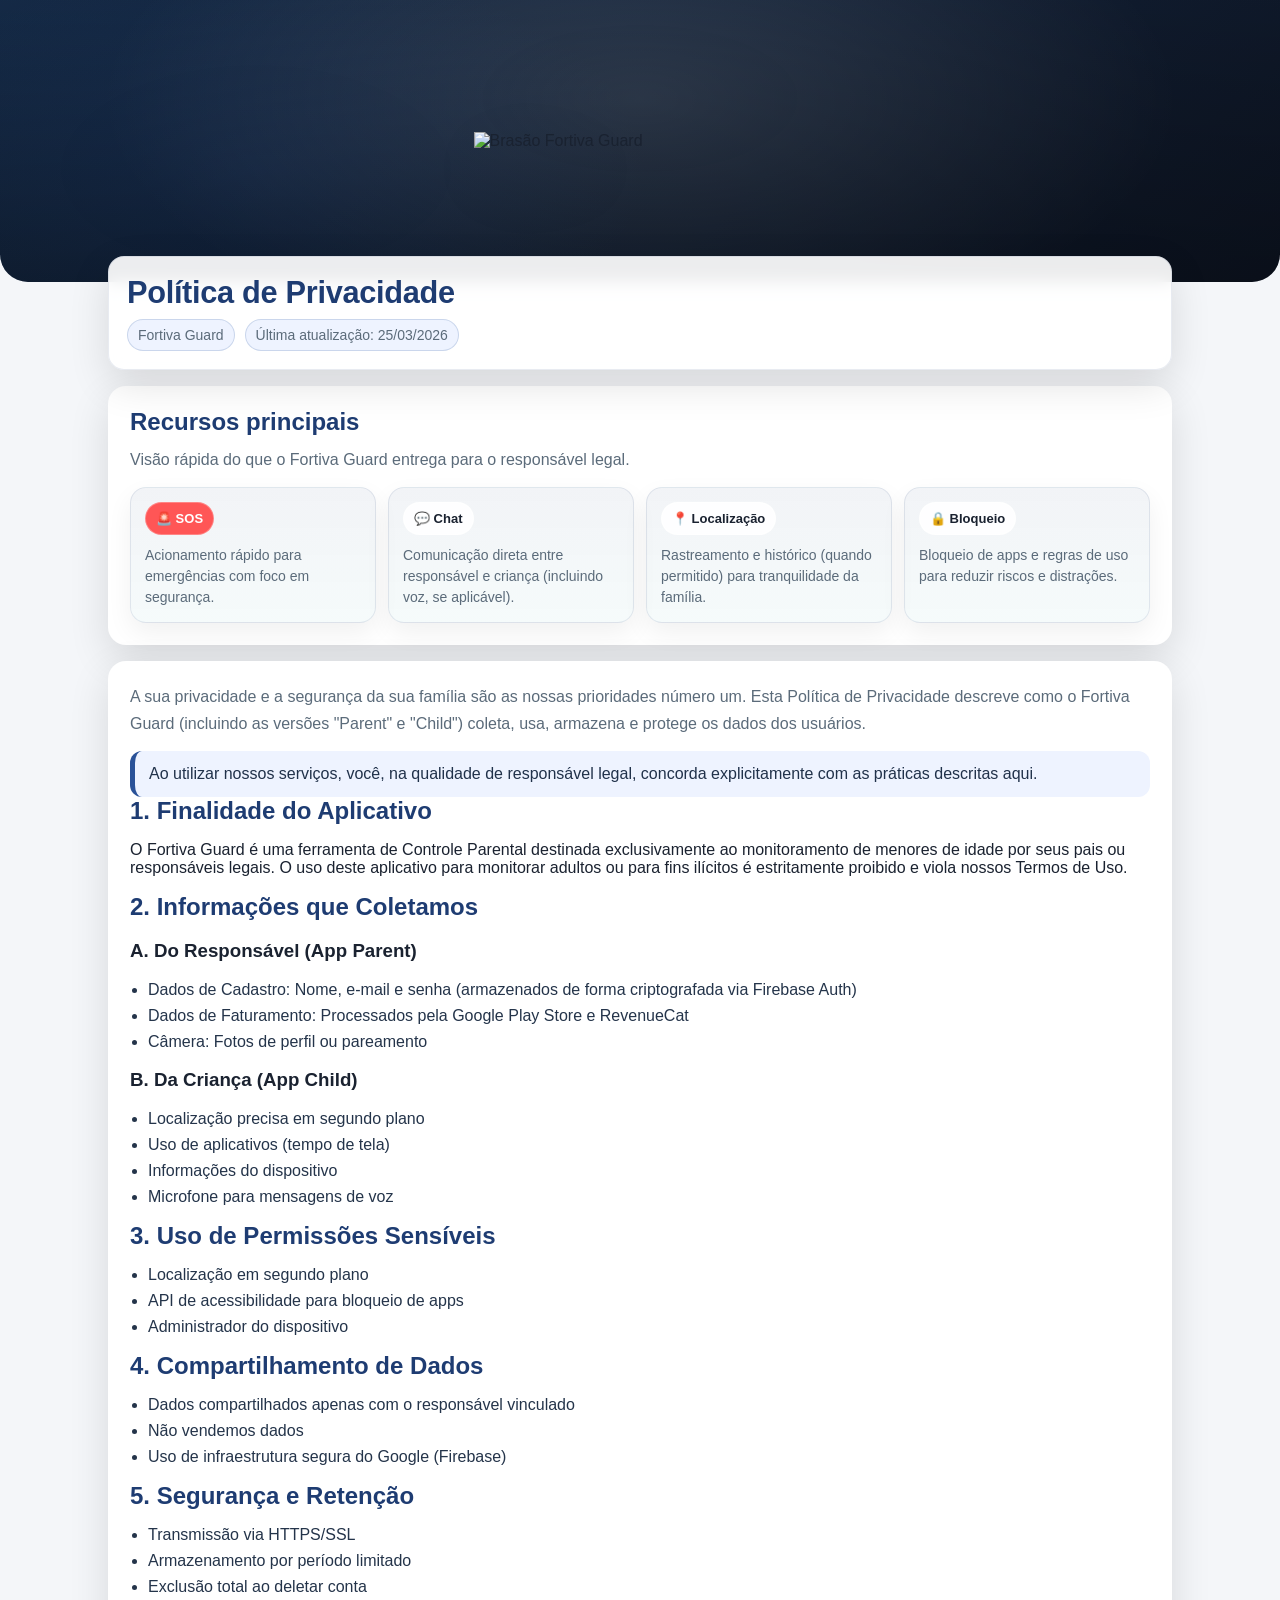
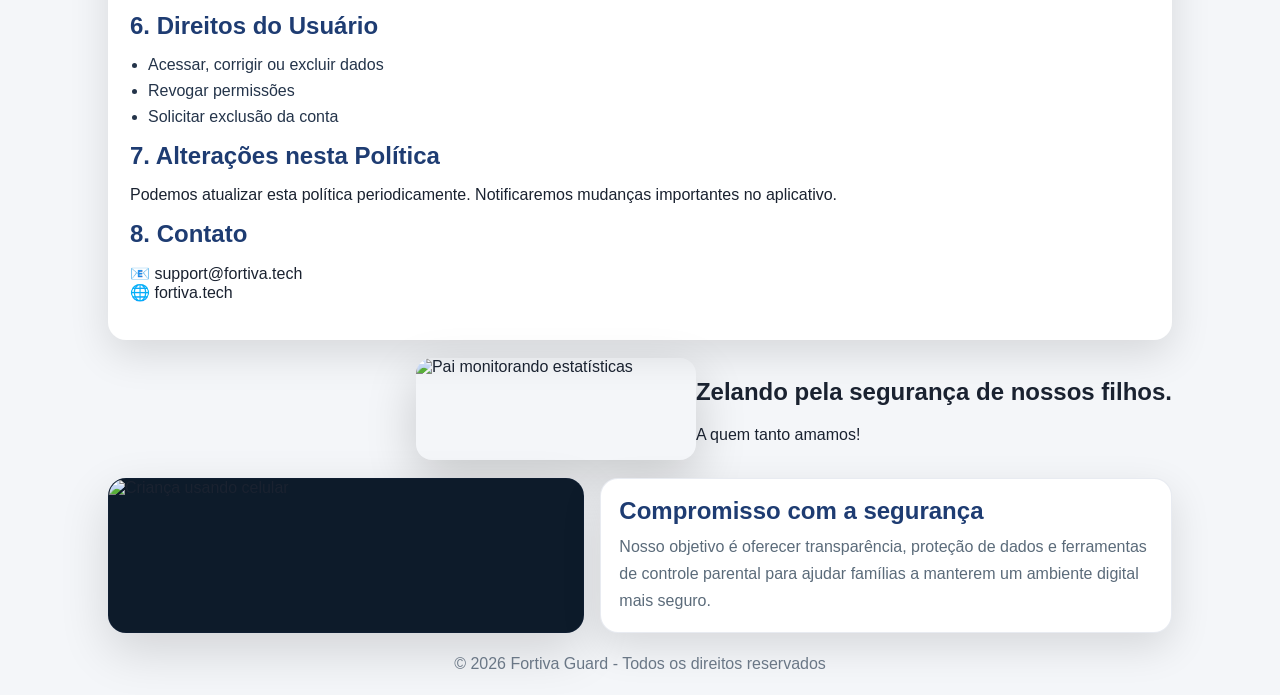
==== index.html @ 09f10a53 "Update index.html" ====
<!DOCTYPE html>
<html lang="pt-BR">
<head>
<meta charset="UTF-8" />
<title>Política de Privacidade - Fortiva Guard</title>
<meta name="viewport" content="width=device-width, initial-scale=1.0" />

<style>
:root{
  --bg:#f4f6f9;
  --card:#ffffff;
  --text:#1a2230;
  --muted:#5b6b7a;
  --brand1:#1e3c72;
  --brand2:#2a5298;
  --danger:#ff4d4d;
  --shadow: 0 14px 40px rgba(0,0,0,.12);
  --radius: 18px;
}

*{ box-sizing:border-box; }
body{
  margin:0;
  font-family:"Segoe UI", Arial, sans-serif;
  background: var(--bg);
  color: var(--text);
}

/* ========= HEADER (só o brasão) ========= */
.hero{
  position: relative;
  width: 100%;
  height: clamp(210px, 22vw, 320px);
  background:
    radial-gradient(900px 420px at 50% 35%, rgba(255,255,255,.14), transparent 60%),
    radial-gradient(600px 320px at 20% 60%, rgba(42,82,152,.20), transparent 65%),
    linear-gradient(135deg, rgba(18,42,74,.98), rgba(10,18,34,.98));
  border-bottom-left-radius: 28px;
  border-bottom-right-radius: 28px;
  overflow: hidden;
}

.hero::after{
  content:"";
  position:absolute;
  inset:0;
  background: linear-gradient(to bottom, rgba(0,0,0,.10), rgba(0,0,0,.35));
  pointer-events:none;
}

/* Brasão MAIOR e proporcional */
.hero-crest{
  position:absolute;
  inset: 0;
  display:flex;
  align-items:center;
  justify-content:center;
  z-index: 2;
}

.hero-crest img{
  width: clamp(220px, 26vw, 420px); /* aumentei */
  height: auto;
  display:block;
  object-fit: contain;
  filter: drop-shadow(0 28px 60px rgba(0,0,0,.45));
  opacity: .98;
}

/* ========= CONTEÚDO ========= */
.container{
  max-width: 1100px;
  margin: 0 auto;
  padding: 0 18px;
}

/* TÍTULO FORA DO HEADER */
.hero-title{
  margin-top: -26px;
  background: rgba(255,255,255,.92);
  border: 1px solid rgba(30,60,114,.10);
  border-radius: 16px;
  box-shadow: var(--shadow);
  padding: 18px 18px;
  backdrop-filter: blur(8px);
  -webkit-backdrop-filter: blur(8px);
}

.hero-title h1{
  margin: 0;
  color: var(--brand1);
  font-size: clamp(24px, 2.4vw, 34px);
  letter-spacing: -0.3px;
}

.hero-title .meta{
  margin-top: 8px;
  color: var(--muted);
  display:flex;
  gap: 10px;
  flex-wrap: wrap;
  font-size: 14px;
}

.pill{
  padding: 7px 10px;
  border-radius: 999px;
  background: #eef3ff;
  border: 1px solid rgba(42,82,152,.18);
}

/* SEÇÕES */
.section{
  background: var(--card);
  border-radius: var(--radius);
  box-shadow: var(--shadow);
  padding: 22px;
  margin-top: 16px;
}

.section h2{
  margin: 0 0 10px;
  color: var(--brand1);
}

.lead{
  margin: 0 0 14px;
  color: var(--muted);
  line-height: 1.7;
}

.highlight{
  background: #eef3ff;
  padding: 14px;
  border-left: 5px solid var(--brand2);
  border-radius: 12px;
  color: #20314a;
}

ul{ padding-left: 18px; }
li{ margin: 8px 0; color: #24344a; }

/* CARDS DE RECURSOS */
.feature-grid{
  display:grid;
  grid-template-columns: repeat(4, minmax(0, 1fr));
  gap: 12px;
  margin-top: 14px;
}

.feature{
  border-radius: 16px;
  padding: 14px;
  border: 1px solid rgba(30,60,114,.10);
  background: linear-gradient(180deg, rgba(30,60,114,.06), rgba(10,147,150,.04));
  box-shadow: 0 10px 26px rgba(0,0,0,.06);
}

.feature .tag{
  display:inline-flex;
  align-items:center;
  gap:8px;
  padding: 8px 10px;
  border-radius: 999px;
  font-weight: 800;
  font-size: 13px;
  background: rgba(255,255,255,.90);
  border: 1px solid rgba(255,255,255,.70);
}

.tag-danger{
  background: rgba(255,77,77,.95) !important;
  border-color: rgba(255,255,255,.28) !important;
  color:#fff;
}

.feature p{
  margin: 10px 0 0;
  color: var(--muted);
  font-size: 14px;
  line-height: 1.5;
}

/* ========= RODAPÉ COM FOTO DO MENINO (lado esquerdo) ========= */
.bottom-hero{
  margin-top: 18px;
  display:grid;
  grid-template-columns: 1fr 1.2fr;
  gap: 16px;
  align-items: stretch;
}

.kid-card{
  border-radius: 18px;
  overflow:hidden;
  box-shadow: 0 18px 50px rgba(0,0,0,.14);
  border: 1px solid rgba(30,60,114,.10);
  background: #0d1b2a;
}

.kid-card img{
  width:100%;
  height: 100%;
  max-height: 360px;
  object-fit: cover;
  object-position: center 35%;
  display:block;
}

.bottom-note{
  background: var(--card);
  border-radius: 18px;
  box-shadow: var(--shadow);
  padding: 18px;
  border: 1px solid rgba(30,60,114,.10);
}

.bottom-note h2{
  margin: 0 0 8px;
  color: var(--brand1);
}

.bottom-note p{
  margin: 0;
  color: var(--muted);
  line-height: 1.7;
}

/* IMAGEM DO PAI */
.father-section{
  display:flex;
  justify-content:flex-end;
  margin-top: 18px;
}

.father-img{
  width: min(280px, 90%);
  border-radius: 16px;
  box-shadow: 0 18px 50px rgba(0,0,0,.18);
}

/* FOOTER */
footer{
  text-align:center;
  padding: 22px 18px;
  color: #6a7786;
}

/* RESPONSIVO */
@media (max-width: 920px){
  .feature-grid{ grid-template-columns: repeat(2, minmax(0, 1fr)); }
  .father-section{ justify-content:center; }
  .bottom-hero{ grid-template-columns: 1fr; }
}

@media (max-width: 520px){
  .feature-grid{ grid-template-columns: 1fr; }
  .kid-card img{ max-height: 280px; }
}
</style>
</head>

<body>

<header class="hero">
  <div class="hero-crest">
    <img src="https://project-files.picsart.com/project_files/05994a62-886b-4dee-88cc-9167a17dcbdc.png" alt="Brasão Fortiva Guard" />
  </div>
</header>

<main class="container">

  <section class="hero-title">
    <h1>Política de Privacidade</h1>
    <div class="meta">
      <span class="pill">Fortiva Guard</span>
      <span class="pill">Última atualização: 25/03/2026</span>
    </div>
  </section>

  <section class="section">
    <h2>Recursos principais</h2>
    <p class="lead">Visão rápida do que o Fortiva Guard entrega para o responsável legal.</p>

    <div class="feature-grid">
      <div class="feature">
        <div class="tag tag-danger">🚨 SOS</div>
        <p>Acionamento rápido para emergências com foco em segurança.</p>
      </div>
      <div class="feature">
        <div class="tag">💬 Chat</div>
        <p>Comunicação direta entre responsável e criança (incluindo voz, se aplicável).</p>
      </div>
      <div class="feature">
        <div class="tag">📍 Localização</div>
        <p>Rastreamento e histórico (quando permitido) para tranquilidade da família.</p>
      </div>
      <div class="feature">
        <div class="tag">🔒 Bloqueio</div>
        <p>Bloqueio de apps e regras de uso para reduzir riscos e distrações.</p>
      </div>
    </div>
  </section>

  <section class="section">
    <p class="lead">
      A sua privacidade e a segurança da sua família são as nossas prioridades número um.
      Esta Política de Privacidade descreve como o Fortiva Guard (incluindo as versões "Parent" e "Child")
      coleta, usa, armazena e protege os dados dos usuários.
    </p>

    <div class="highlight">
      Ao utilizar nossos serviços, você, na qualidade de responsável legal, concorda explicitamente com as práticas descritas aqui.
    </div>

    <h2>1. Finalidade do Aplicativo</h2>
    <p>
      O Fortiva Guard é uma ferramenta de Controle Parental destinada exclusivamente ao monitoramento de menores de idade por seus pais ou responsáveis legais.
      O uso deste aplicativo para monitorar adultos ou para fins ilícitos é estritamente proibido e viola nossos Termos de Uso.
    </p>

    <h2>2. Informações que Coletamos</h2>

    <h3>A. Do Responsável (App Parent)</h3>
    <ul>
      <li>Dados de Cadastro: Nome, e-mail e senha (armazenados de forma criptografada via Firebase Auth)</li>
      <li>Dados de Faturamento: Processados pela Google Play Store e RevenueCat</li>
      <li>Câmera: Fotos de perfil ou pareamento</li>
    </ul>

    <h3>B. Da Criança (App Child)</h3>
    <ul>
      <li>Localização precisa em segundo plano</li>
      <li>Uso de aplicativos (tempo de tela)</li>
      <li>Informações do dispositivo</li>
      <li>Microfone para mensagens de voz</li>
    </ul>

    <h2>3. Uso de Permissões Sensíveis</h2>
    <ul>
      <li>Localização em segundo plano</li>
      <li>API de acessibilidade para bloqueio de apps</li>
      <li>Administrador do dispositivo</li>
    </ul>

    <h2>4. Compartilhamento de Dados</h2>
    <ul>
      <li>Dados compartilhados apenas com o responsável vinculado</li>
      <li>Não vendemos dados</li>
      <li>Uso de infraestrutura segura do Google (Firebase)</li>
    </ul>

    <h2>5. Segurança e Retenção</h2>
    <ul>
      <li>Transmissão via HTTPS/SSL</li>
      <li>Armazenamento por período limitado</li>
      <li>Exclusão total ao deletar conta</li>
    </ul>

    <h2>6. Direitos do Usuário</h2>
    <ul>
      <li>Acessar, corrigir ou excluir dados</li>
      <li>Revogar permissões</li>
      <li>Solicitar exclusão da conta</li>
    </ul>

    <h2>7. Alterações nesta Política</h2>
    <p>Podemos atualizar esta política periodicamente. Notificaremos mudanças importantes no aplicativo.</p>

    <h2>8. Contato</h2>
    <p>
      📧 support@fortiva.tech<br />
      🌐 fortiva.tech
    </p>
  </section>

  <section class="father-section">
      <img src="https://i.imgur.com/EOmkxJn.png" class="father-img" alt="Pai monitorando estatísticas" />
 
    <div class="botton-hero">
    <h2>Zelando pela segurança de nossos filhos.</h2>
      <p>
      A quem tanto amamos!
      </p>
    </div>
  </section>

  <!-- FOTO DO MENINO NA PARTE INFERIOR (esquerda) -->
  <section class="bottom-hero">
    <div class="kid-card">
      <img src="https://i.imgur.com/K9EmMAn.png" alt="Criança usando celular" />
    </div>

    <div class="bottom-note">
      <h2>Compromisso com a segurança</h2>
      <p>
        Nosso objetivo é oferecer transparência, proteção de dados e ferramentas de controle parental para ajudar famílias
        a manterem um ambiente digital mais seguro.
      </p>
    </div>
  </section>

</main>

<footer>
  © 2026 Fortiva Guard - Todos os direitos reservados
</footer>

</body>
</html>
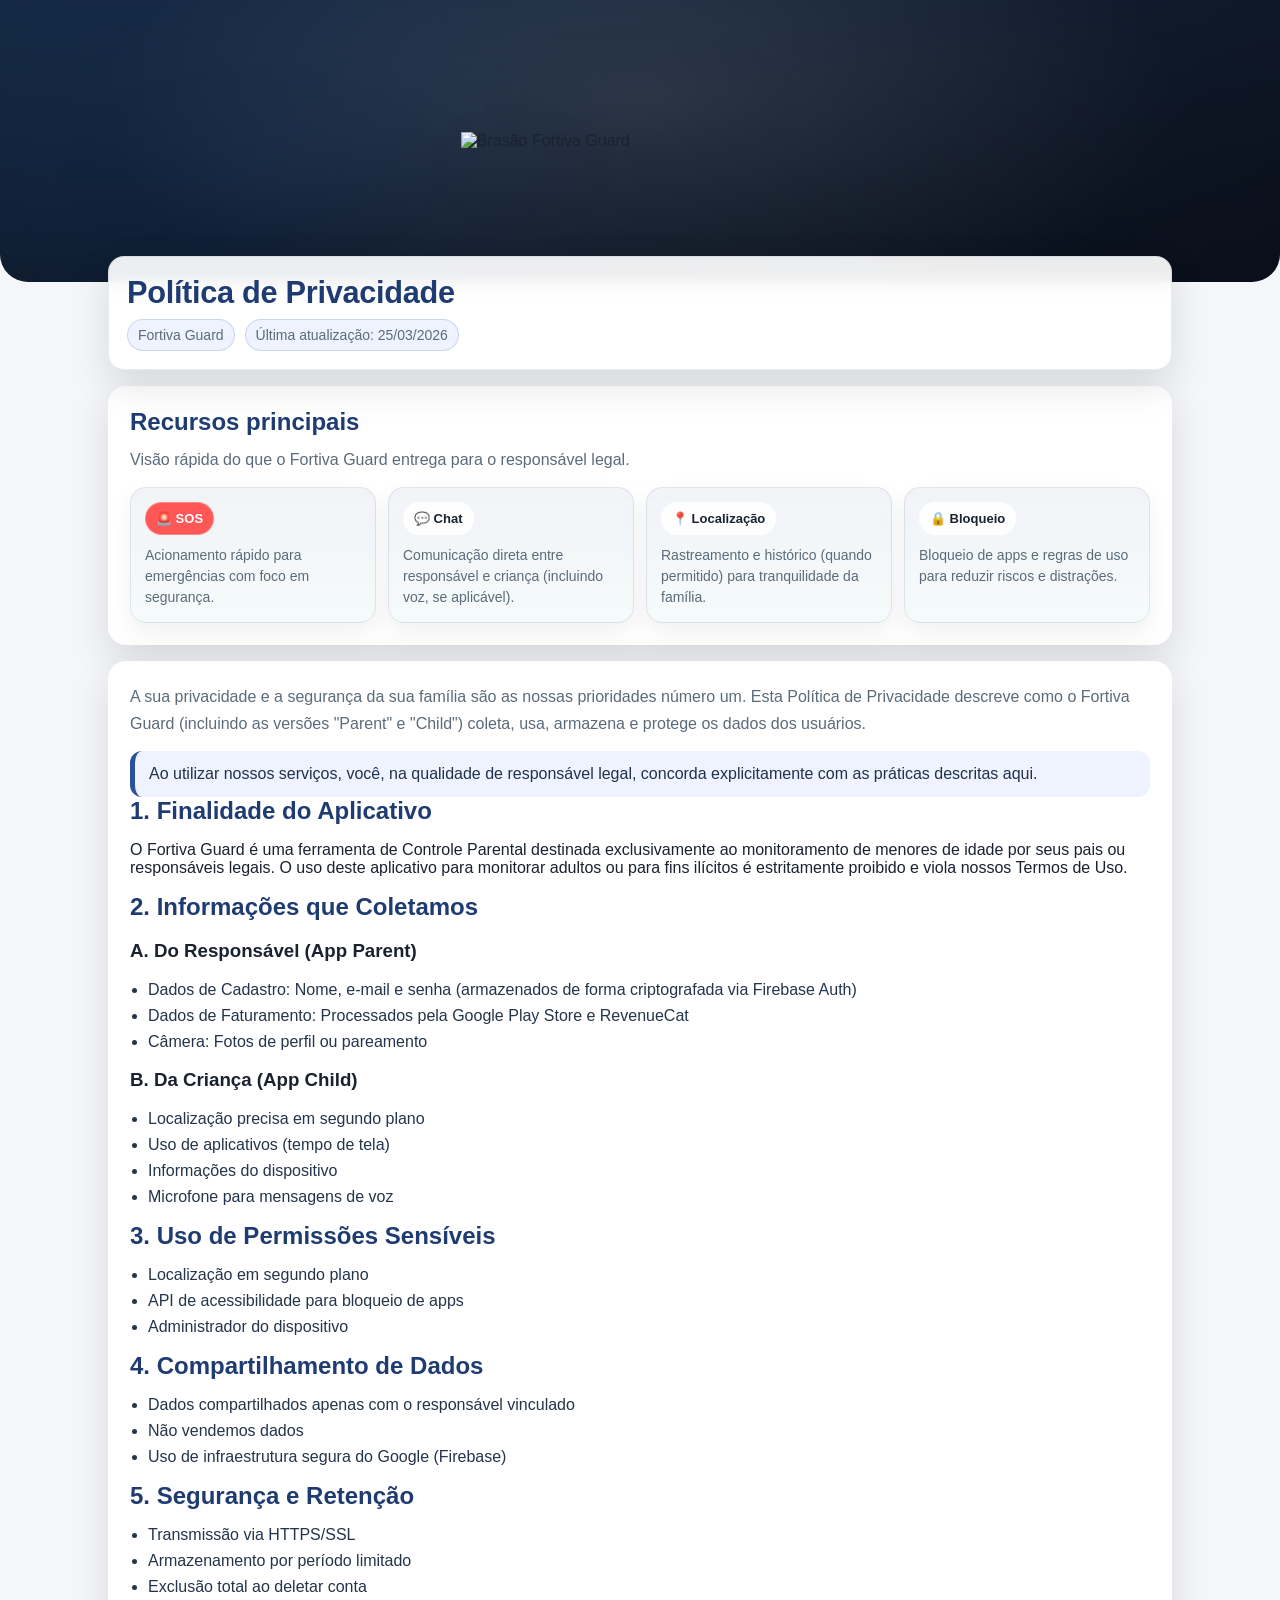
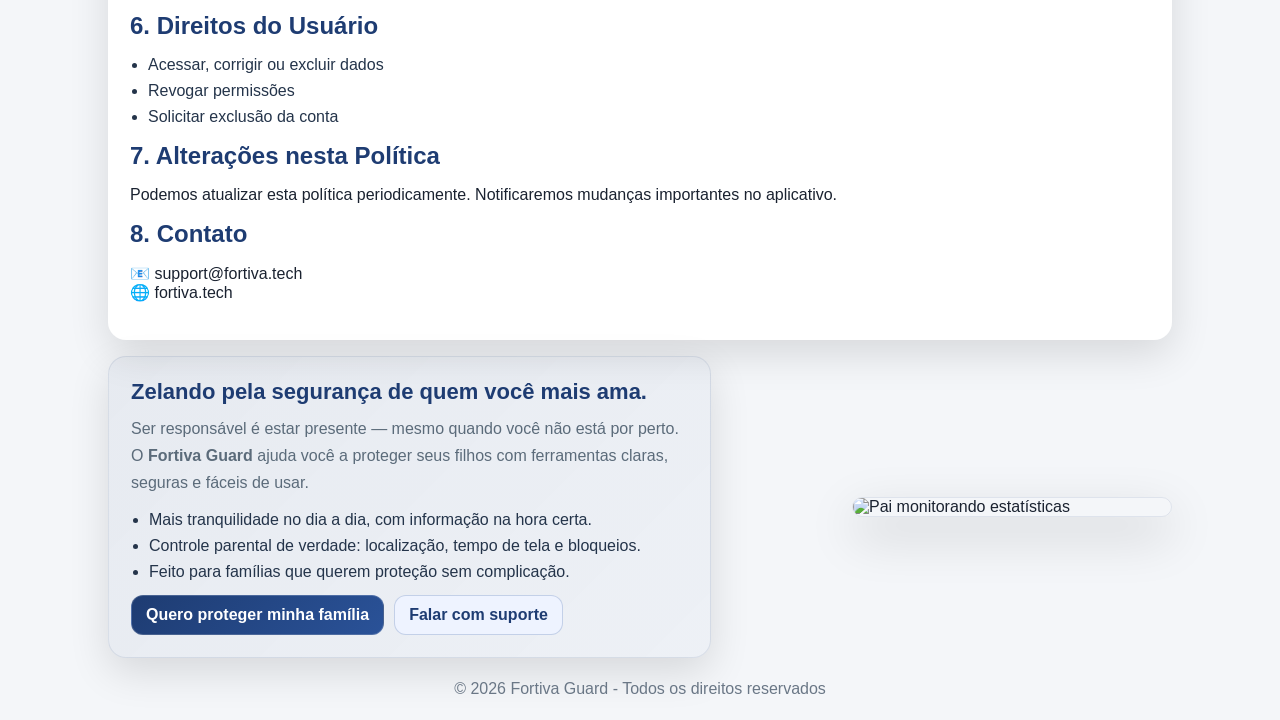
==== commit 34b44735: "Refactor hero section and add CTA block Updated layout and styles for the hero section and CTA block" ====
--- a/index.html
+++ b/index.html
@@ -48,7 +48,6 @@
   pointer-events:none;
 }
 
-/* Brasão MAIOR e proporcional */
 .hero-crest{
   position:absolute;
   inset: 0;
@@ -59,7 +58,7 @@
 }
 
 .hero-crest img{
-  width: clamp(220px, 26vw, 420px); /* aumentei */
+  width: clamp(240px, 28vw, 460px);
   height: auto;
   display:block;
   object-fit: contain;
@@ -74,7 +73,6 @@
   padding: 0 18px;
 }
 
-/* TÍTULO FORA DO HEADER */
 .hero-title{
   margin-top: -26px;
   background: rgba(255,255,255,.92);
@@ -109,7 +107,6 @@
   border: 1px solid rgba(42,82,152,.18);
 }
 
-/* SEÇÕES */
 .section{
   background: var(--card);
   border-radius: var(--radius);
@@ -181,62 +178,81 @@
   line-height: 1.5;
 }
 
-/* ========= RODAPÉ COM FOTO DO MENINO (lado esquerdo) ========= */
-.bottom-hero{
-  margin-top: 18px;
+/* ========= BLOCO APELO (texto à esquerda, pai à direita) ========= */
+.cta{
+  margin-top: 16px;
   display:grid;
-  grid-template-columns: 1fr 1.2fr;
+  grid-template-columns: 1.15fr .85fr;
   gap: 16px;
-  align-items: stretch;
-}
-
-.kid-card{
-  border-radius: 18px;
-  overflow:hidden;
-  box-shadow: 0 18px 50px rgba(0,0,0,.14);
+  align-items: center;
+}
+
+.cta-text{
+  background: linear-gradient(135deg, rgba(30,60,114,.06), rgba(42,82,152,.03));
   border: 1px solid rgba(30,60,114,.10);
-  background: #0d1b2a;
-}
-
-.kid-card img{
-  width:100%;
-  height: 100%;
-  max-height: 360px;
-  object-fit: cover;
-  object-position: center 35%;
-  display:block;
-}
-
-.bottom-note{
-  background: var(--card);
   border-radius: 18px;
   box-shadow: var(--shadow);
-  padding: 18px;
-  border: 1px solid rgba(30,60,114,.10);
-}
-
-.bottom-note h2{
-  margin: 0 0 8px;
+  padding: 22px;
+}
+
+.cta-text h2{
+  margin: 0 0 10px;
   color: var(--brand1);
-}
-
-.bottom-note p{
-  margin: 0;
+  font-size: 22px;
+}
+
+.cta-text p{
+  margin: 0 0 14px;
   color: var(--muted);
   line-height: 1.7;
 }
 
-/* IMAGEM DO PAI */
-.father-section{
+.cta-points{
+  margin: 0;
+  padding-left: 18px;
+  color: #24344a;
+}
+
+.cta-points li{ margin: 8px 0; }
+
+.cta-actions{
+  margin-top: 14px;
+  display:flex;
+  gap: 10px;
+  flex-wrap: wrap;
+}
+
+.btn{
+  display:inline-flex;
+  align-items:center;
+  justify-content:center;
+  gap: 8px;
+  padding: 10px 14px;
+  border-radius: 12px;
+  border: 1px solid rgba(42,82,152,.22);
+  background: #eef3ff;
+  color: #1e3c72;
+  font-weight: 800;
+  text-decoration:none;
+}
+
+.btn-primary{
+  background: linear-gradient(135deg, var(--brand1), var(--brand2));
+  border-color: rgba(255,255,255,.18);
+  color:#fff;
+}
+
+.cta-image{
   display:flex;
   justify-content:flex-end;
-  margin-top: 18px;
-}
-
-.father-img{
-  width: min(280px, 90%);
-  border-radius: 16px;
+}
+
+.cta-image img{
+  width: min(320px, 100%);
+  height:auto;
+  border-radius: 18px;
   box-shadow: 0 18px 50px rgba(0,0,0,.18);
+  border: 1px solid rgba(30,60,114,.10);
 }
 
 /* FOOTER */
@@ -249,13 +265,12 @@
 /* RESPONSIVO */
 @media (max-width: 920px){
   .feature-grid{ grid-template-columns: repeat(2, minmax(0, 1fr)); }
-  .father-section{ justify-content:center; }
-  .bottom-hero{ grid-template-columns: 1fr; }
+  .cta{ grid-template-columns: 1fr; }
+  .cta-image{ justify-content:center; }
 }
 
 @media (max-width: 520px){
   .feature-grid{ grid-template-columns: 1fr; }
-  .kid-card img{ max-height: 280px; }
 }
 </style>
 </head>
@@ -374,29 +389,27 @@
     </p>
   </section>
 
-  <section class="father-section">
-      <img src="https://i.imgur.com/EOmkxJn.png" class="father-img" alt="Pai monitorando estatísticas" />
- 
-    <div class="botton-hero">
-    <h2>Zelando pela segurança de nossos filhos.</h2>
+  <!-- BLOCO DE APELO + PAI À DIREITA -->
+  <section class="cta">
+    <div class="cta-text">
+      <h2>Zelando pela segurança de quem você mais ama.</h2>
       <p>
-      A quem tanto amamos!
+        Ser responsável é estar presente — mesmo quando você não está por perto.
+        O <strong>Fortiva Guard</strong> ajuda você a proteger seus filhos com ferramentas claras, seguras e fáceis de usar.
       </p>
+      <ul class="cta-points">
+        <li>Mais tranquilidade no dia a dia, com informação na hora certa.</li>
+        <li>Controle parental de verdade: localização, tempo de tela e bloqueios.</li>
+        <li>Feito para famílias que querem proteção sem complicação.</li>
+      </ul>
+      <div class="cta-actions">
+        <a class="btn btn-primary" href="https://fortiva.tech">Quero proteger minha família</a>
+        <a class="btn" href="mailto:support@fortiva.tech">Falar com suporte</a>
+      </div>
     </div>
-  </section>
-
-  <!-- FOTO DO MENINO NA PARTE INFERIOR (esquerda) -->
-  <section class="bottom-hero">
-    <div class="kid-card">
-      <img src="https://i.imgur.com/K9EmMAn.png" alt="Criança usando celular" />
-    </div>
-
-    <div class="bottom-note">
-      <h2>Compromisso com a segurança</h2>
-      <p>
-        Nosso objetivo é oferecer transparência, proteção de dados e ferramentas de controle parental para ajudar famílias
-        a manterem um ambiente digital mais seguro.
-      </p>
+
+    <div class="cta-image">
+      <img src="https://i.imgur.com/EOmkxJn.png" alt="Pai monitorando estatísticas" />
     </div>
   </section>
 
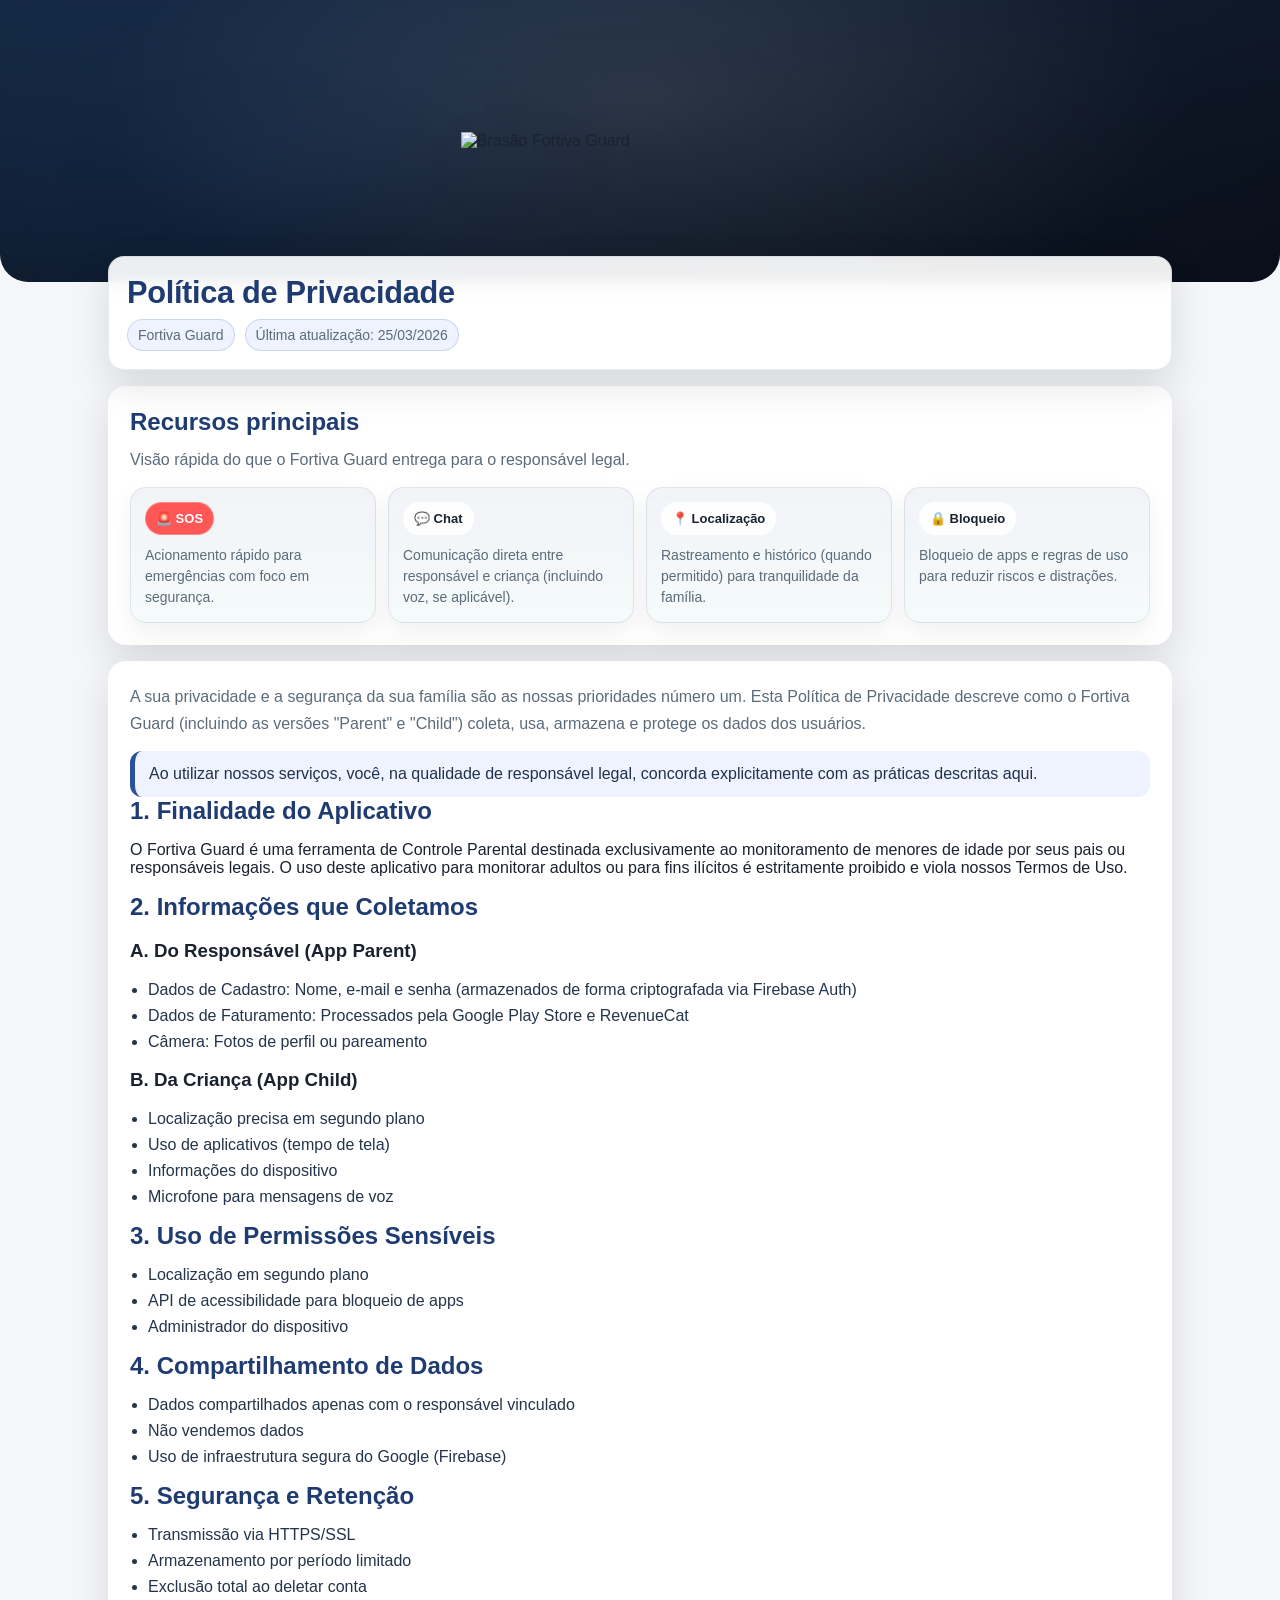
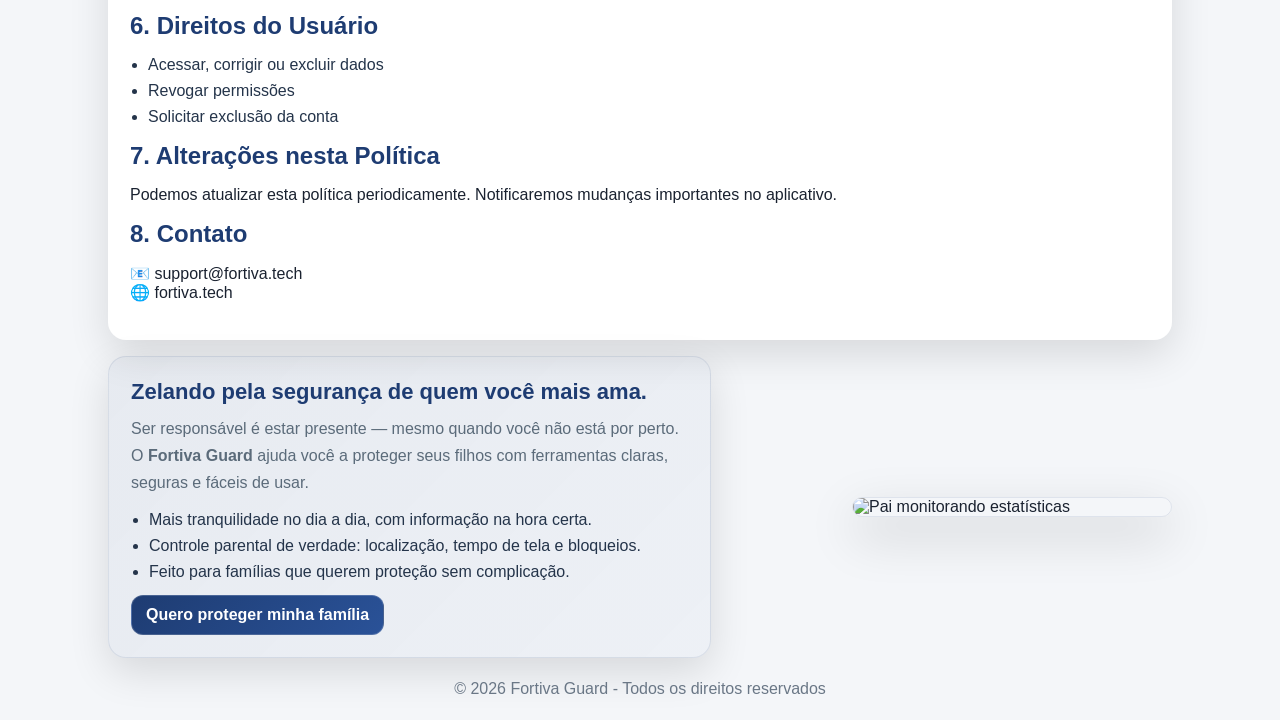
==== commit 448d7200: "Remove support contact link from index.html" ====
--- a/index.html
+++ b/index.html
@@ -404,7 +404,6 @@
       </ul>
       <div class="cta-actions">
         <a class="btn btn-primary" href="https://fortiva.tech">Quero proteger minha família</a>
-        <a class="btn" href="mailto:support@fortiva.tech">Falar com suporte</a>
       </div>
     </div>
 
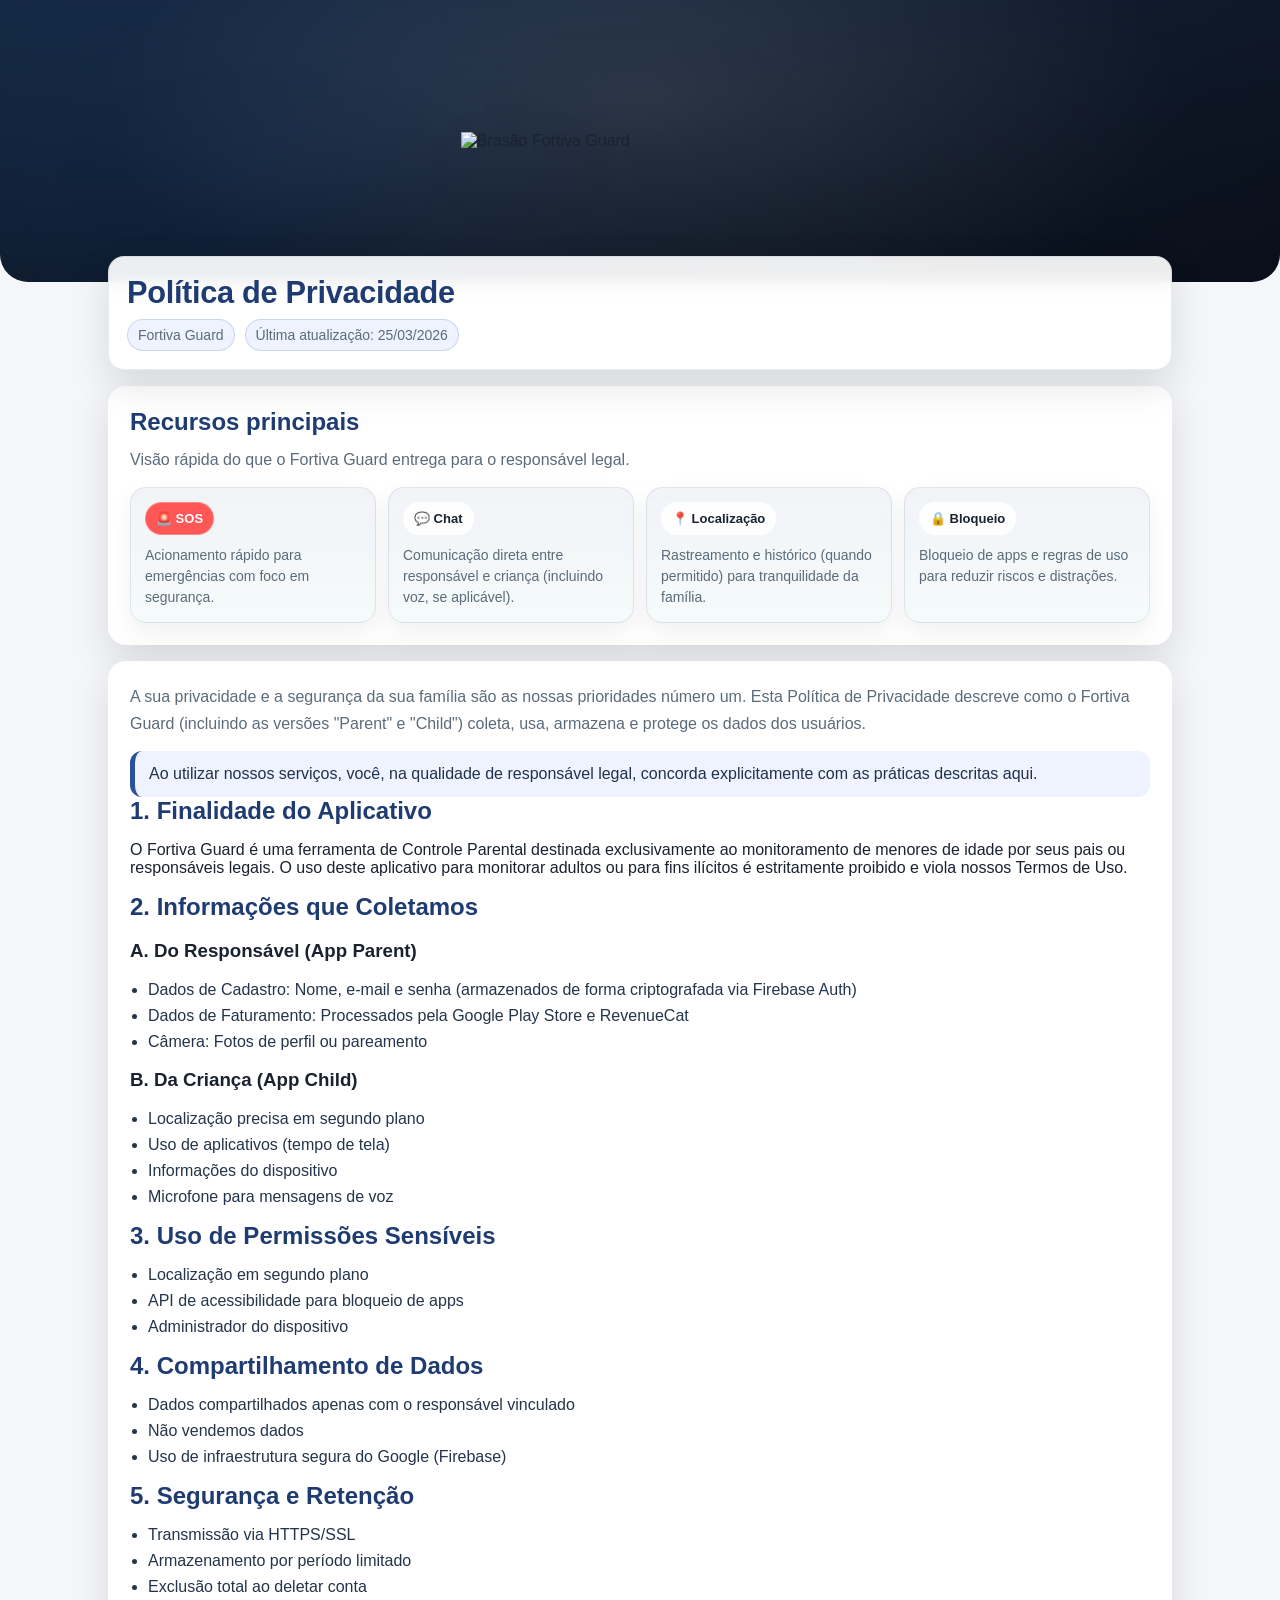
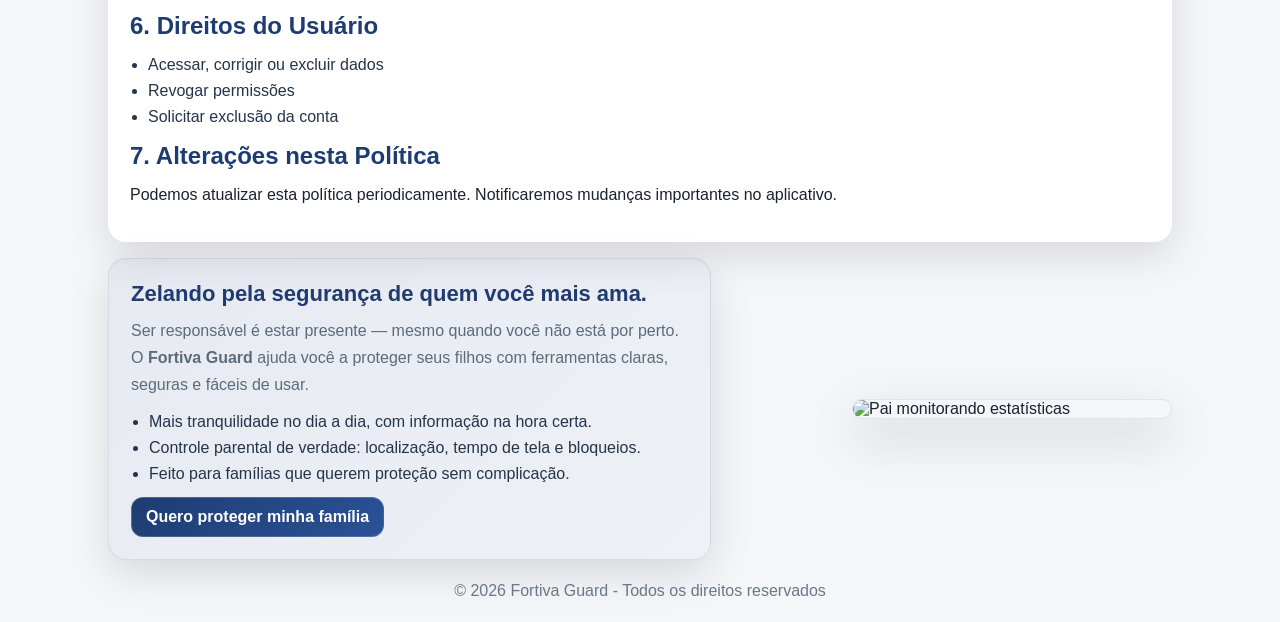
==== commit 8cca510a: "Update index.html" ====
--- a/index.html
+++ b/index.html
@@ -382,11 +382,6 @@
     <h2>7. Alterações nesta Política</h2>
     <p>Podemos atualizar esta política periodicamente. Notificaremos mudanças importantes no aplicativo.</p>
 
-    <h2>8. Contato</h2>
-    <p>
-      📧 support@fortiva.tech<br />
-      🌐 fortiva.tech
-    </p>
   </section>
 
   <!-- BLOCO DE APELO + PAI À DIREITA -->
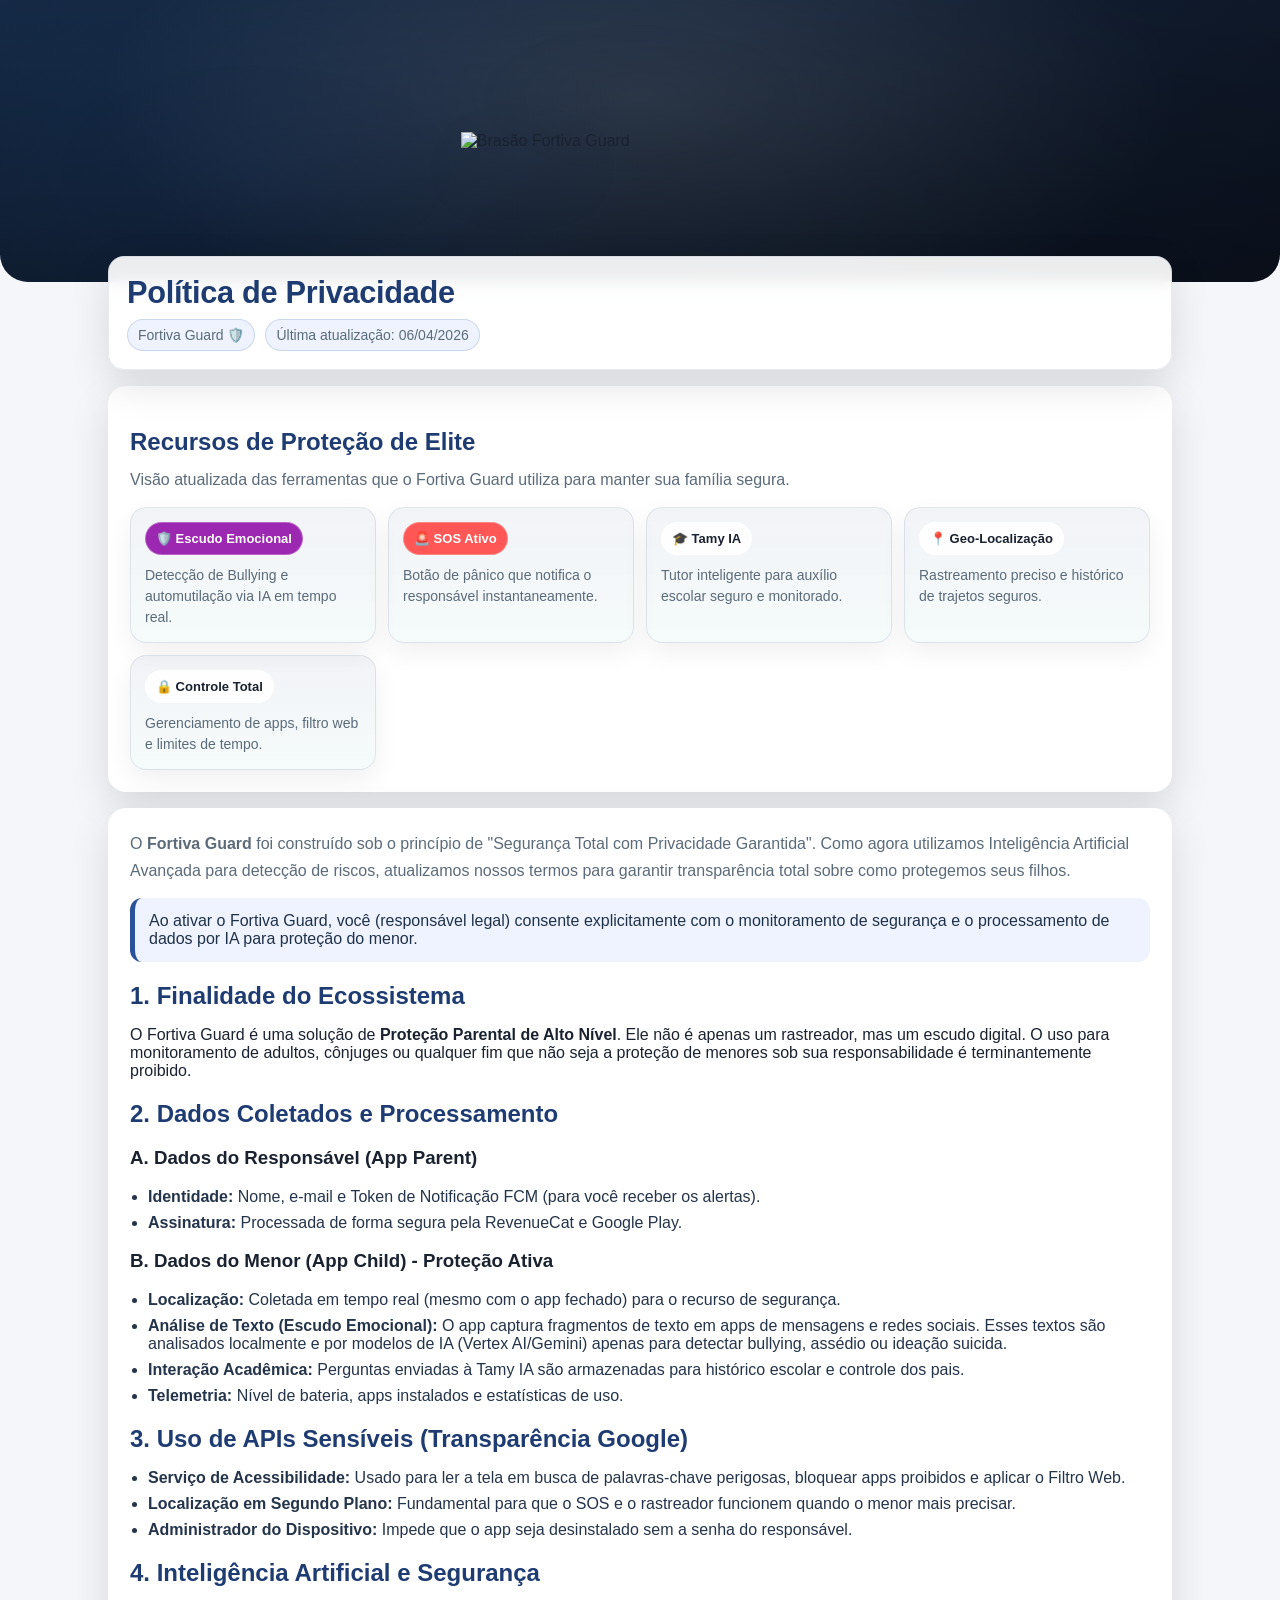
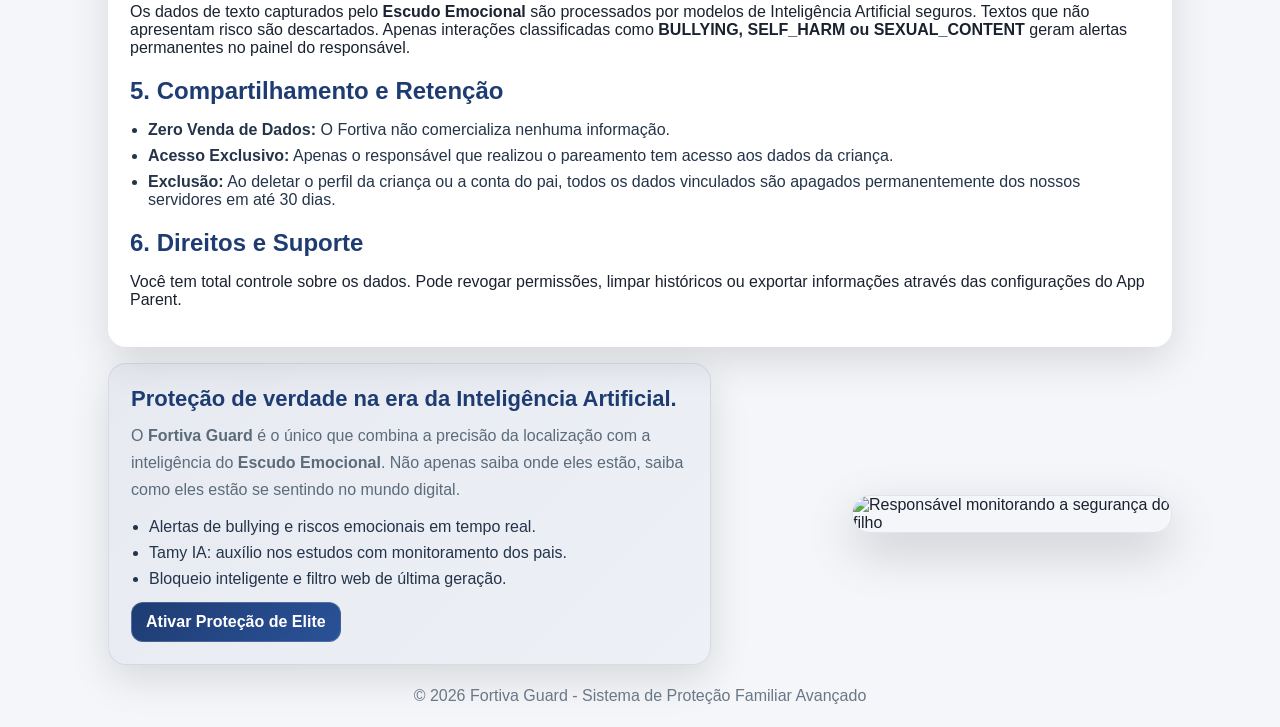
==== commit 5ec55ede: "Update index.html" ====
--- a/index.html
+++ b/index.html
@@ -14,6 +14,7 @@
   --brand1:#1e3c72;
   --brand2:#2a5298;
   --danger:#ff4d4d;
+  --safety:#2ecc71;
   --shadow: 0 14px 40px rgba(0,0,0,.12);
   --radius: 18px;
 }
@@ -116,7 +117,7 @@
 }
 
 .section h2{
-  margin: 0 0 10px;
+  margin: 20px 0 10px;
   color: var(--brand1);
 }
 
@@ -140,7 +141,7 @@
 /* CARDS DE RECURSOS */
 .feature-grid{
   display:grid;
-  grid-template-columns: repeat(4, minmax(0, 1fr));
+  grid-template-columns: repeat(auto-fit, minmax(200px, 1fr));
   gap: 12px;
   margin-top: 14px;
 }
@@ -167,6 +168,12 @@
 
 .tag-danger{
   background: rgba(255,77,77,.95) !important;
+  border-color: rgba(255,255,255,.28) !important;
+  color:#fff;
+}
+
+.tag-safety{
+  background: #9c27b0 !important;
   border-color: rgba(255,255,255,.28) !important;
   color:#fff;
 }
@@ -288,129 +295,127 @@
   <section class="hero-title">
     <h1>Política de Privacidade</h1>
     <div class="meta">
-      <span class="pill">Fortiva Guard</span>
-      <span class="pill">Última atualização: 25/03/2026</span>
+      <span class="pill">Fortiva Guard 🛡️</span>
+      <span class="pill">Última atualização: 06/04/2026</span>
     </div>
   </section>
 
   <section class="section">
-    <h2>Recursos principais</h2>
-    <p class="lead">Visão rápida do que o Fortiva Guard entrega para o responsável legal.</p>
+    <h2>Recursos de Proteção de Elite</h2>
+    <p class="lead">Visão atualizada das ferramentas que o Fortiva Guard utiliza para manter sua família segura.</p>
 
     <div class="feature-grid">
       <div class="feature">
-        <div class="tag tag-danger">🚨 SOS</div>
-        <p>Acionamento rápido para emergências com foco em segurança.</p>
+        <div class="tag tag-safety">🛡️ Escudo Emocional</div>
+        <p>Detecção de Bullying e automutilação via IA em tempo real.</p>
       </div>
       <div class="feature">
-        <div class="tag">💬 Chat</div>
-        <p>Comunicação direta entre responsável e criança (incluindo voz, se aplicável).</p>
+        <div class="tag tag-danger">🚨 SOS Ativo</div>
+        <p>Botão de pânico que notifica o responsável instantaneamente.</p>
       </div>
       <div class="feature">
-        <div class="tag">📍 Localização</div>
-        <p>Rastreamento e histórico (quando permitido) para tranquilidade da família.</p>
+        <div class="tag">🎓 Tamy IA</div>
+        <p>Tutor inteligente para auxílio escolar seguro e monitorado.</p>
       </div>
       <div class="feature">
-        <div class="tag">🔒 Bloqueio</div>
-        <p>Bloqueio de apps e regras de uso para reduzir riscos e distrações.</p>
+        <div class="tag">📍 Geo-Localização</div>
+        <p>Rastreamento preciso e histórico de trajetos seguros.</p>
+      </div>
+      <div class="feature">
+        <div class="tag">🔒 Controle Total</div>
+        <p>Gerenciamento de apps, filtro web e limites de tempo.</p>
       </div>
     </div>
   </section>
 
   <section class="section">
     <p class="lead">
-      A sua privacidade e a segurança da sua família são as nossas prioridades número um.
-      Esta Política de Privacidade descreve como o Fortiva Guard (incluindo as versões "Parent" e "Child")
-      coleta, usa, armazena e protege os dados dos usuários.
+      O <strong>Fortiva Guard</strong> foi construído sob o princípio de "Segurança Total com Privacidade Garantida". 
+      Como agora utilizamos Inteligência Artificial Avançada para detecção de riscos, atualizamos nossos termos para 
+      garantir transparência total sobre como protegemos seus filhos.
     </p>
 
     <div class="highlight">
-      Ao utilizar nossos serviços, você, na qualidade de responsável legal, concorda explicitamente com as práticas descritas aqui.
+      Ao ativar o Fortiva Guard, você (responsável legal) consente explicitamente com o monitoramento de segurança e o processamento de dados por IA para proteção do menor.
     </div>
 
-    <h2>1. Finalidade do Aplicativo</h2>
+    <h2>1. Finalidade do Ecossistema</h2>
     <p>
-      O Fortiva Guard é uma ferramenta de Controle Parental destinada exclusivamente ao monitoramento de menores de idade por seus pais ou responsáveis legais.
-      O uso deste aplicativo para monitorar adultos ou para fins ilícitos é estritamente proibido e viola nossos Termos de Uso.
+      O Fortiva Guard é uma solução de <strong>Proteção Parental de Alto Nível</strong>. Ele não é apenas um rastreador, 
+      mas um escudo digital. O uso para monitoramento de adultos, cônjuges ou qualquer fim que não seja a proteção de 
+      menores sob sua responsabilidade é terminantemente proibido.
     </p>
 
-    <h2>2. Informações que Coletamos</h2>
-
-    <h3>A. Do Responsável (App Parent)</h3>
+    <h2>2. Dados Coletados e Processamento</h2>
+
+    <h3>A. Dados do Responsável (App Parent)</h3>
     <ul>
-      <li>Dados de Cadastro: Nome, e-mail e senha (armazenados de forma criptografada via Firebase Auth)</li>
-      <li>Dados de Faturamento: Processados pela Google Play Store e RevenueCat</li>
-      <li>Câmera: Fotos de perfil ou pareamento</li>
+      <li><strong>Identidade:</strong> Nome, e-mail e Token de Notificação FCM (para você receber os alertas).</li>
+      <li><strong>Assinatura:</strong> Processada de forma segura pela RevenueCat e Google Play.</li>
     </ul>
 
-    <h3>B. Da Criança (App Child)</h3>
+    <h3>B. Dados do Menor (App Child) - Proteção Ativa</h3>
     <ul>
-      <li>Localização precisa em segundo plano</li>
-      <li>Uso de aplicativos (tempo de tela)</li>
-      <li>Informações do dispositivo</li>
-      <li>Microfone para mensagens de voz</li>
+      <li><strong>Localização:</strong> Coletada em tempo real (mesmo com o app fechado) para o recurso de segurança.</li>
+      <li><strong>Análise de Texto (Escudo Emocional):</strong> O app captura fragmentos de texto em apps de mensagens e redes sociais. 
+          Esses textos são analisados localmente e por modelos de IA (Vertex AI/Gemini) apenas para detectar bullying, assédio ou ideação suicida.</li>
+      <li><strong>Interação Acadêmica:</strong> Perguntas enviadas à Tamy IA são armazenadas para histórico escolar e controle dos pais.</li>
+      <li><strong>Telemetria:</strong> Nível de bateria, apps instalados e estatísticas de uso.</li>
     </ul>
 
-    <h2>3. Uso de Permissões Sensíveis</h2>
+    <h2>3. Uso de APIs Sensíveis (Transparência Google)</h2>
     <ul>
-      <li>Localização em segundo plano</li>
-      <li>API de acessibilidade para bloqueio de apps</li>
-      <li>Administrador do dispositivo</li>
+      <li><strong>Serviço de Acessibilidade:</strong> Usado para ler a tela em busca de palavras-chave perigosas, bloquear apps proibidos e aplicar o Filtro Web.</li>
+      <li><strong>Localização em Segundo Plano:</strong> Fundamental para que o SOS e o rastreador funcionem quando o menor mais precisar.</li>
+      <li><strong>Administrador do Dispositivo:</strong> Impede que o app seja desinstalado sem a senha do responsável.</li>
     </ul>
 
-    <h2>4. Compartilhamento de Dados</h2>
+    <h2>4. Inteligência Artificial e Segurança</h2>
+    <p>
+      Os dados de texto capturados pelo <strong>Escudo Emocional</strong> são processados por modelos de Inteligência Artificial seguros. 
+      Textos que não apresentam risco são descartados. Apenas interações classificadas como <strong>BULLYING, SELF_HARM ou SEXUAL_CONTENT</strong> 
+      geram alertas permanentes no painel do responsável.
+    </p>
+
+    <h2>5. Compartilhamento e Retenção</h2>
     <ul>
-      <li>Dados compartilhados apenas com o responsável vinculado</li>
-      <li>Não vendemos dados</li>
-      <li>Uso de infraestrutura segura do Google (Firebase)</li>
+      <li><strong>Zero Venda de Dados:</strong> O Fortiva não comercializa nenhuma informação.</li>
+      <li><strong>Acesso Exclusivo:</strong> Apenas o responsável que realizou o pareamento tem acesso aos dados da criança.</li>
+      <li><strong>Exclusão:</strong> Ao deletar o perfil da criança ou a conta do pai, todos os dados vinculados são apagados permanentemente dos nossos servidores em até 30 dias.</li>
     </ul>
 
-    <h2>5. Segurança e Retenção</h2>
-    <ul>
-      <li>Transmissão via HTTPS/SSL</li>
-      <li>Armazenamento por período limitado</li>
-      <li>Exclusão total ao deletar conta</li>
-    </ul>
-
-    <h2>6. Direitos do Usuário</h2>
-    <ul>
-      <li>Acessar, corrigir ou excluir dados</li>
-      <li>Revogar permissões</li>
-      <li>Solicitar exclusão da conta</li>
-    </ul>
-
-    <h2>7. Alterações nesta Política</h2>
-    <p>Podemos atualizar esta política periodicamente. Notificaremos mudanças importantes no aplicativo.</p>
+    <h2>6. Direitos e Suporte</h2>
+    <p>Você tem total controle sobre os dados. Pode revogar permissões, limpar históricos ou exportar informações através das configurações do App Parent.</p>
 
   </section>
 
-  <!-- BLOCO DE APELO + PAI À DIREITA -->
+  <!-- BLOCO DE APELO -->
   <section class="cta">
     <div class="cta-text">
-      <h2>Zelando pela segurança de quem você mais ama.</h2>
+      <h2>Proteção de verdade na era da Inteligência Artificial.</h2>
       <p>
-        Ser responsável é estar presente — mesmo quando você não está por perto.
-        O <strong>Fortiva Guard</strong> ajuda você a proteger seus filhos com ferramentas claras, seguras e fáceis de usar.
+        O <strong>Fortiva Guard</strong> é o único que combina a precisão da localização com a inteligência do 
+        <strong>Escudo Emocional</strong>. Não apenas saiba onde eles estão, saiba como eles estão se sentindo no mundo digital.
       </p>
       <ul class="cta-points">
-        <li>Mais tranquilidade no dia a dia, com informação na hora certa.</li>
-        <li>Controle parental de verdade: localização, tempo de tela e bloqueios.</li>
-        <li>Feito para famílias que querem proteção sem complicação.</li>
+        <li>Alertas de bullying e riscos emocionais em tempo real.</li>
+        <li>Tamy IA: auxílio nos estudos com monitoramento dos pais.</li>
+        <li>Bloqueio inteligente e filtro web de última geração.</li>
       </ul>
       <div class="cta-actions">
-        <a class="btn btn-primary" href="https://fortiva.tech">Quero proteger minha família</a>
+        <a class="btn btn-primary" href="#">Ativar Proteção de Elite</a>
       </div>
     </div>
 
     <div class="cta-image">
-      <img src="https://i.imgur.com/EOmkxJn.png" alt="Pai monitorando estatísticas" />
+      <img src="https://i.imgur.com/EOmkxJn.png" alt="Responsável monitorando a segurança do filho" />
     </div>
   </section>
 
 </main>
 
 <footer>
-  © 2026 Fortiva Guard - Todos os direitos reservados
+  © 2026 Fortiva Guard - Sistema de Proteção Familiar Avançado
 </footer>
 
 </body>
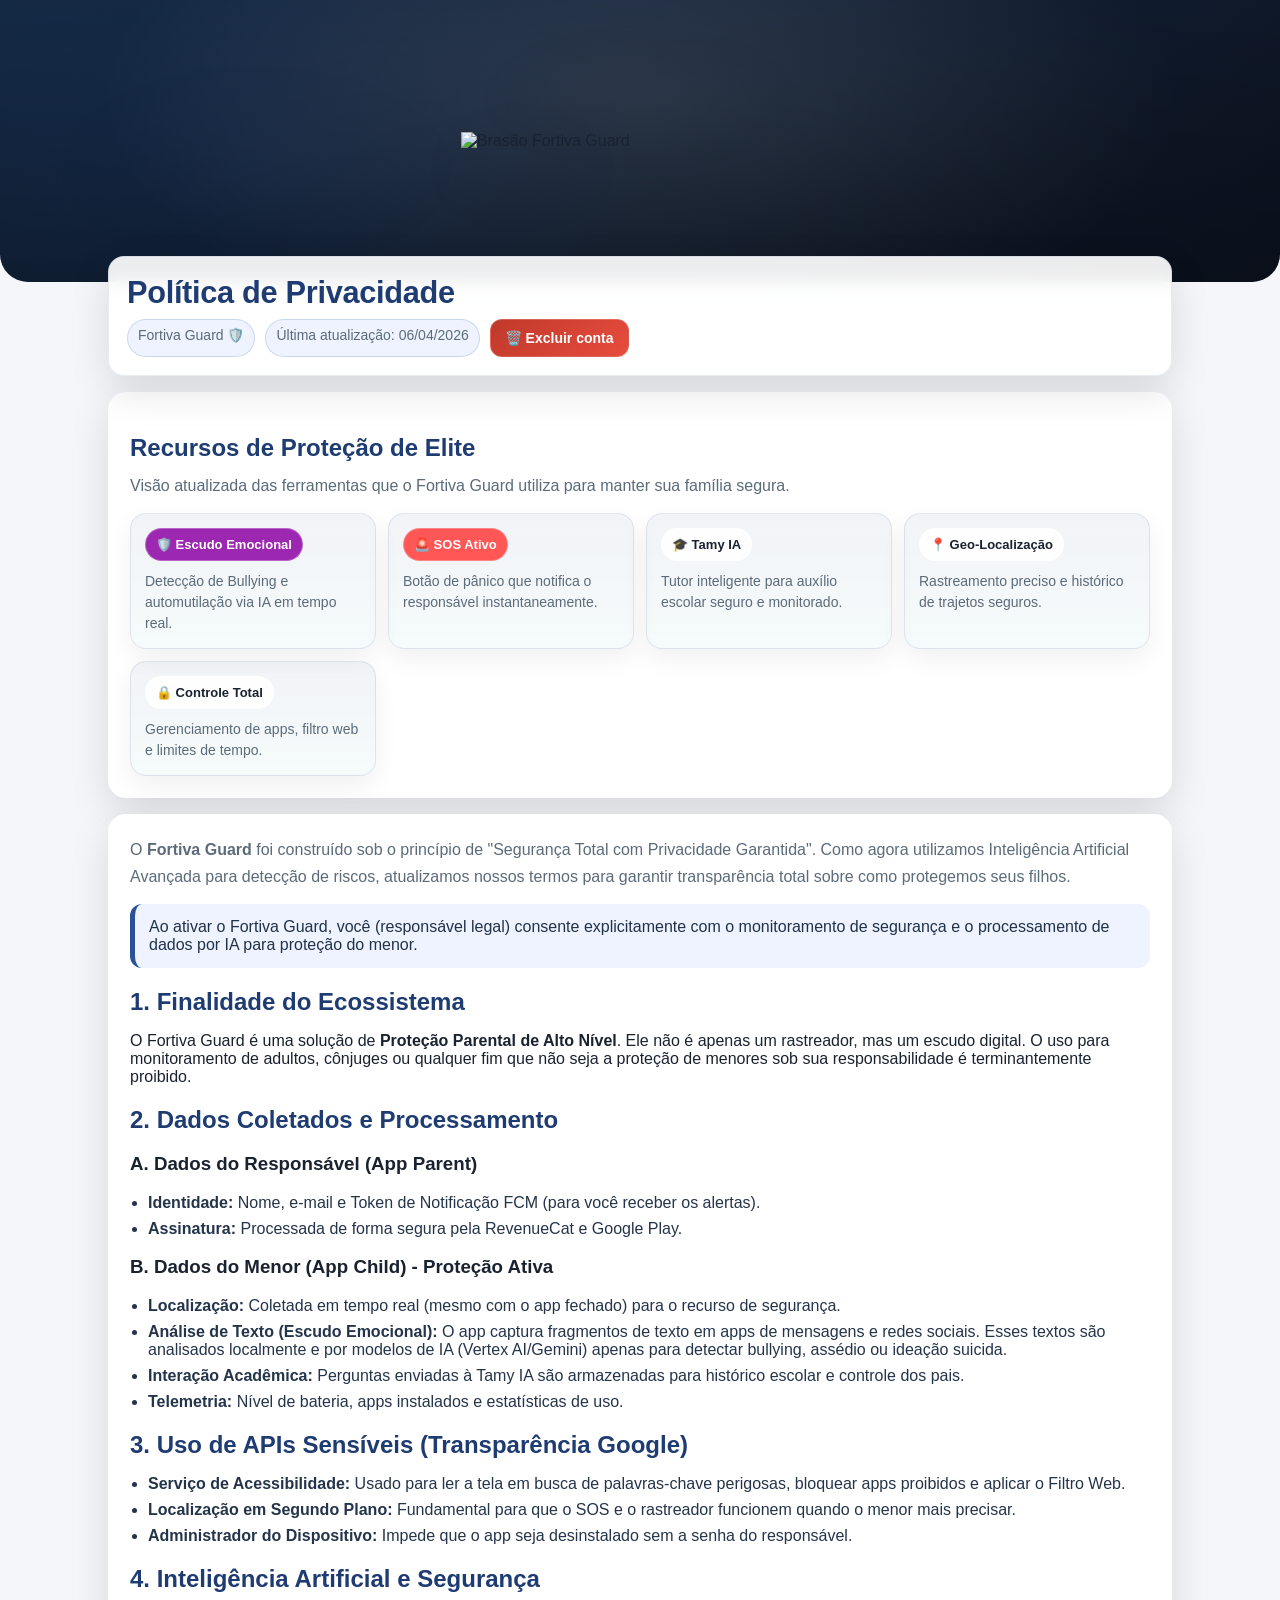
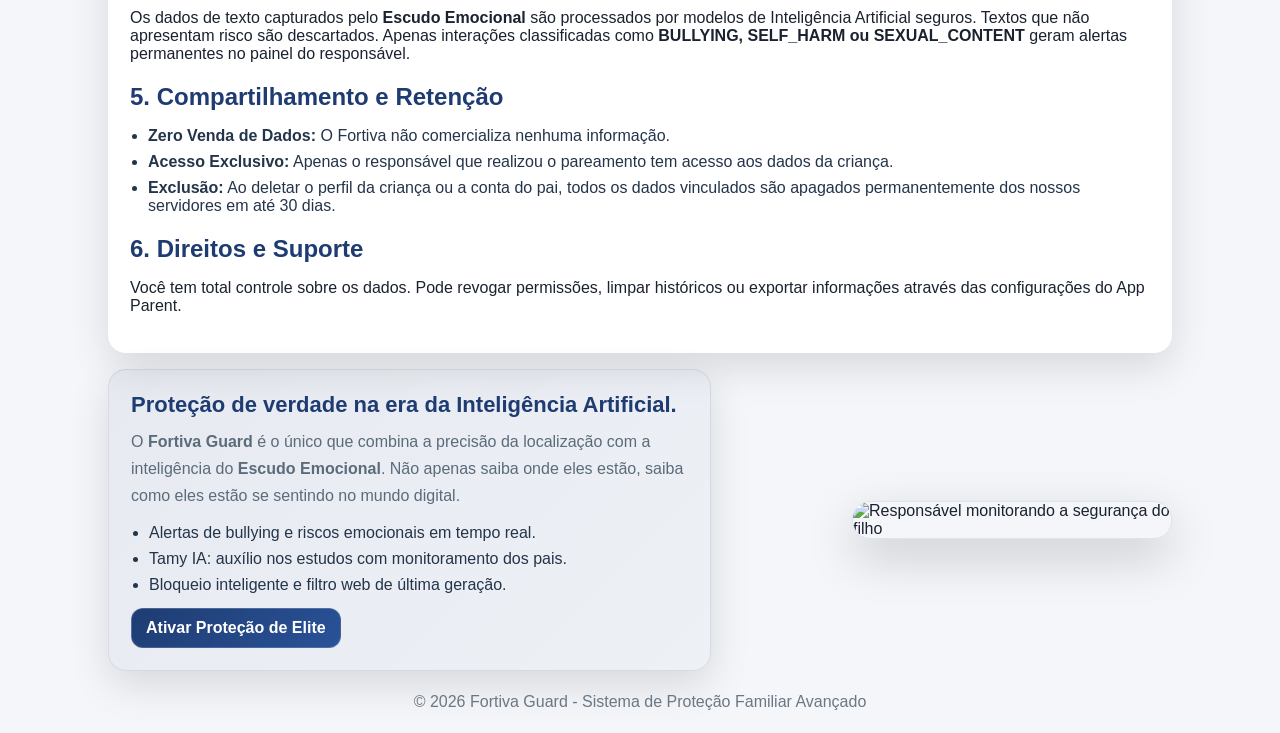
==== commit 342c1158: "feat: add Excluir conta link to index.html hero-title section Agent-Logs-Url: https://github.com/eme" ====
--- a/index.html
+++ b/index.html
@@ -249,6 +249,13 @@
   color:#fff;
 }
 
+.btn-excluir{
+  background: linear-gradient(135deg, #c0392b, #e74c3c);
+  border-color: rgba(255,255,255,.18);
+  color:#fff;
+  font-size: 14px;
+}
+
 .cta-image{
   display:flex;
   justify-content:flex-end;
@@ -297,6 +304,7 @@
     <div class="meta">
       <span class="pill">Fortiva Guard 🛡️</span>
       <span class="pill">Última atualização: 06/04/2026</span>
+      <a class="btn btn-excluir" href="https://www.fortiva.tech/exclusao-conta/" aria-label="Excluir conta">🗑️ Excluir conta</a>
     </div>
   </section>
 
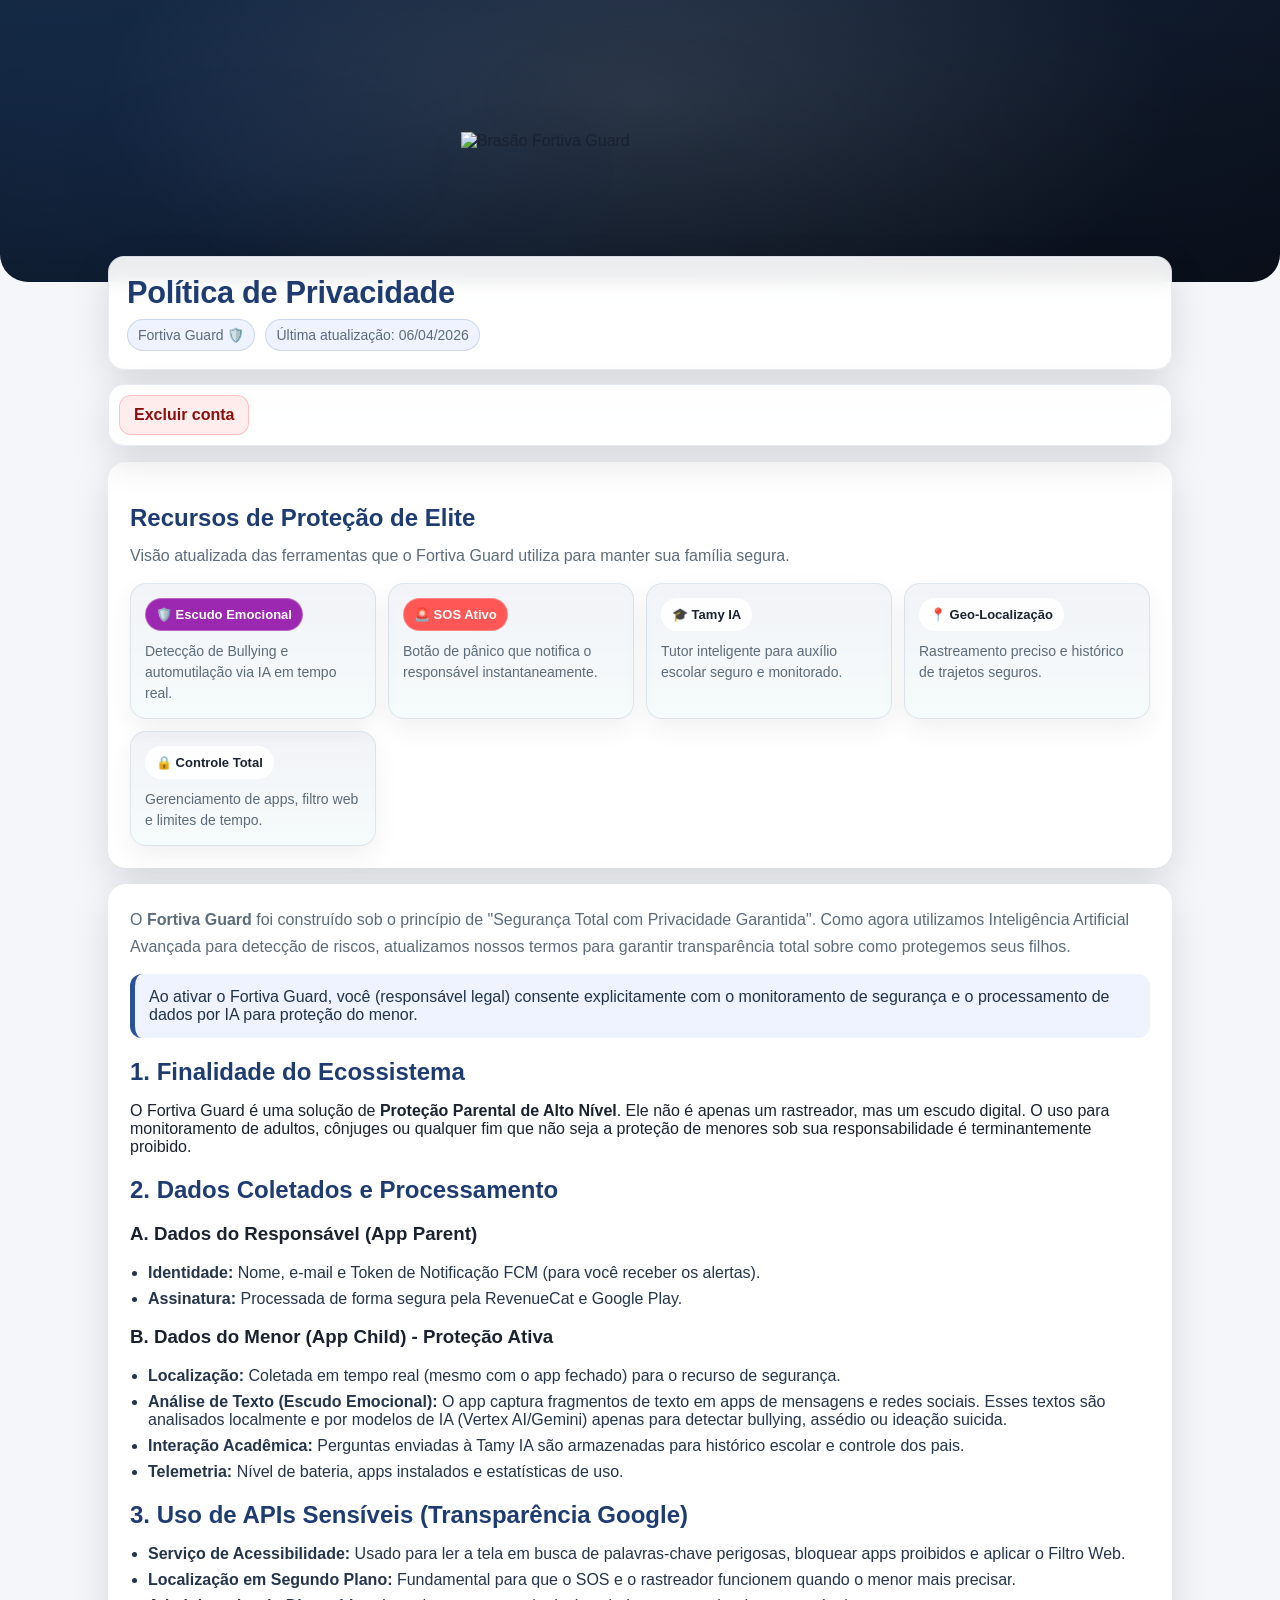
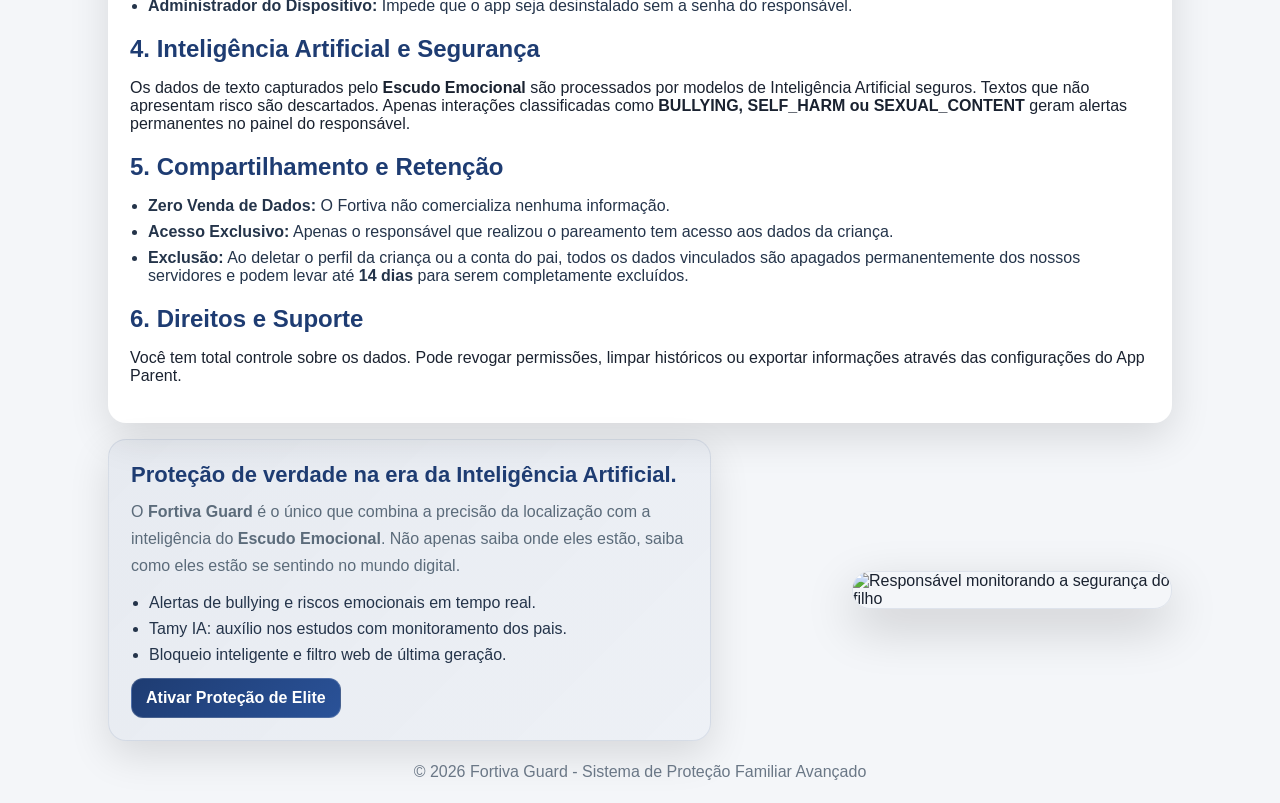
==== commit 6f9c5aa0: "Update index.html" ====
--- a/index.html
+++ b/index.html
@@ -108,6 +108,58 @@
   border: 1px solid rgba(42,82,152,.18);
 }
 
+/* ========= "ABA" / MENU ========= */
+.top-nav{
+  margin-top: 14px;
+  background: rgba(255,255,255,.92);
+  border: 1px solid rgba(30,60,114,.10);
+  border-radius: 16px;
+  box-shadow: var(--shadow);
+  padding: 10px;
+  backdrop-filter: blur(8px);
+  -webkit-backdrop-filter: blur(8px);
+}
+
+.top-nav .nav-items{
+  list-style: none;
+  padding: 0;
+  margin: 0;
+  display:flex;
+  gap: 10px;
+  flex-wrap: wrap;
+  align-items: center;
+}
+
+.top-nav .nav-items li{
+  margin: 0;
+}
+
+.nav-link{
+  display:inline-flex;
+  align-items:center;
+  justify-content:center;
+  padding: 10px 14px;
+  border-radius: 12px;
+  border: 1px solid rgba(42,82,152,.22);
+  background: #eef3ff;
+  color: #1e3c72;
+  font-weight: 800;
+  text-decoration:none;
+  white-space: nowrap;
+}
+
+.nav-link:hover{
+  filter: brightness(.98);
+  transform: translateY(-1px);
+}
+
+.nav-link-danger{
+  background: rgba(255,77,77,.10);
+  border-color: rgba(255,77,77,.28);
+  color: #8a0f0f;
+}
+
+/* ========= SEÇÕES ========= */
 .section{
   background: var(--card);
   border-radius: var(--radius);
@@ -249,13 +301,6 @@
   color:#fff;
 }
 
-.btn-excluir{
-  background: linear-gradient(135deg, #c0392b, #e74c3c);
-  border-color: rgba(255,255,255,.18);
-  color:#fff;
-  font-size: 14px;
-}
-
 .cta-image{
   display:flex;
   justify-content:flex-end;
@@ -304,9 +349,19 @@
     <div class="meta">
       <span class="pill">Fortiva Guard 🛡️</span>
       <span class="pill">Última atualização: 06/04/2026</span>
-      <a class="btn btn-excluir" href="https://www.fortiva.tech/exclusao-conta/" aria-label="Excluir conta">🗑️ Excluir conta</a>
     </div>
   </section>
+
+  <!-- ABA / MENU -->
+  <nav class="top-nav" aria-label="Navegação">
+    <ul class="nav-items">
+      <li>
+        <a class="nav-link nav-link-danger" href="https://www.fortiva.tech/exclusao-conta/">
+          Excluir conta
+        </a>
+      </li>
+    </ul>
+  </nav>
 
   <section class="section">
     <h2>Recursos de Proteção de Elite</h2>
@@ -338,8 +393,8 @@
 
   <section class="section">
     <p class="lead">
-      O <strong>Fortiva Guard</strong> foi construído sob o princípio de "Segurança Total com Privacidade Garantida". 
-      Como agora utilizamos Inteligência Artificial Avançada para detecção de riscos, atualizamos nossos termos para 
+      O <strong>Fortiva Guard</strong> foi construído sob o princípio de "Segurança Total com Privacidade Garantida".
+      Como agora utilizamos Inteligência Artificial Avançada para detecção de riscos, atualizamos nossos termos para
       garantir transparência total sobre como protegemos seus filhos.
     </p>
 
@@ -349,8 +404,8 @@
 
     <h2>1. Finalidade do Ecossistema</h2>
     <p>
-      O Fortiva Guard é uma solução de <strong>Proteção Parental de Alto Nível</strong>. Ele não é apenas um rastreador, 
-      mas um escudo digital. O uso para monitoramento de adultos, cônjuges ou qualquer fim que não seja a proteção de 
+      O Fortiva Guard é uma solução de <strong>Proteção Parental de Alto Nível</strong>. Ele não é apenas um rastreador,
+      mas um escudo digital. O uso para monitoramento de adultos, cônjuges ou qualquer fim que não seja a proteção de
       menores sob sua responsabilidade é terminantemente proibido.
     </p>
 
@@ -365,7 +420,7 @@
     <h3>B. Dados do Menor (App Child) - Proteção Ativa</h3>
     <ul>
       <li><strong>Localização:</strong> Coletada em tempo real (mesmo com o app fechado) para o recurso de segurança.</li>
-      <li><strong>Análise de Texto (Escudo Emocional):</strong> O app captura fragmentos de texto em apps de mensagens e redes sociais. 
+      <li><strong>Análise de Texto (Escudo Emocional):</strong> O app captura fragmentos de texto em apps de mensagens e redes sociais.
           Esses textos são analisados localmente e por modelos de IA (Vertex AI/Gemini) apenas para detectar bullying, assédio ou ideação suicida.</li>
       <li><strong>Interação Acadêmica:</strong> Perguntas enviadas à Tamy IA são armazenadas para histórico escolar e controle dos pais.</li>
       <li><strong>Telemetria:</strong> Nível de bateria, apps instalados e estatísticas de uso.</li>
@@ -380,8 +435,8 @@
 
     <h2>4. Inteligência Artificial e Segurança</h2>
     <p>
-      Os dados de texto capturados pelo <strong>Escudo Emocional</strong> são processados por modelos de Inteligência Artificial seguros. 
-      Textos que não apresentam risco são descartados. Apenas interações classificadas como <strong>BULLYING, SELF_HARM ou SEXUAL_CONTENT</strong> 
+      Os dados de texto capturados pelo <strong>Escudo Emocional</strong> são processados por modelos de Inteligência Artificial seguros.
+      Textos que não apresentam risco são descartados. Apenas interações classificadas como <strong>BULLYING, SELF_HARM ou SEXUAL_CONTENT</strong>
       geram alertas permanentes no painel do responsável.
     </p>
 
@@ -389,7 +444,7 @@
     <ul>
       <li><strong>Zero Venda de Dados:</strong> O Fortiva não comercializa nenhuma informação.</li>
       <li><strong>Acesso Exclusivo:</strong> Apenas o responsável que realizou o pareamento tem acesso aos dados da criança.</li>
-      <li><strong>Exclusão:</strong> Ao deletar o perfil da criança ou a conta do pai, todos os dados vinculados são apagados permanentemente dos nossos servidores em até 30 dias.</li>
+      <li><strong>Exclusão:</strong> Ao deletar o perfil da criança ou a conta do pai, todos os dados vinculados são apagados permanentemente dos nossos servidores e podem levar até <strong>14 dias</strong> para serem completamente excluídos.</li>
     </ul>
 
     <h2>6. Direitos e Suporte</h2>
@@ -402,7 +457,7 @@
     <div class="cta-text">
       <h2>Proteção de verdade na era da Inteligência Artificial.</h2>
       <p>
-        O <strong>Fortiva Guard</strong> é o único que combina a precisão da localização com a inteligência do 
+        O <strong>Fortiva Guard</strong> é o único que combina a precisão da localização com a inteligência do
         <strong>Escudo Emocional</strong>. Não apenas saiba onde eles estão, saiba como eles estão se sentindo no mundo digital.
       </p>
       <ul class="cta-points">
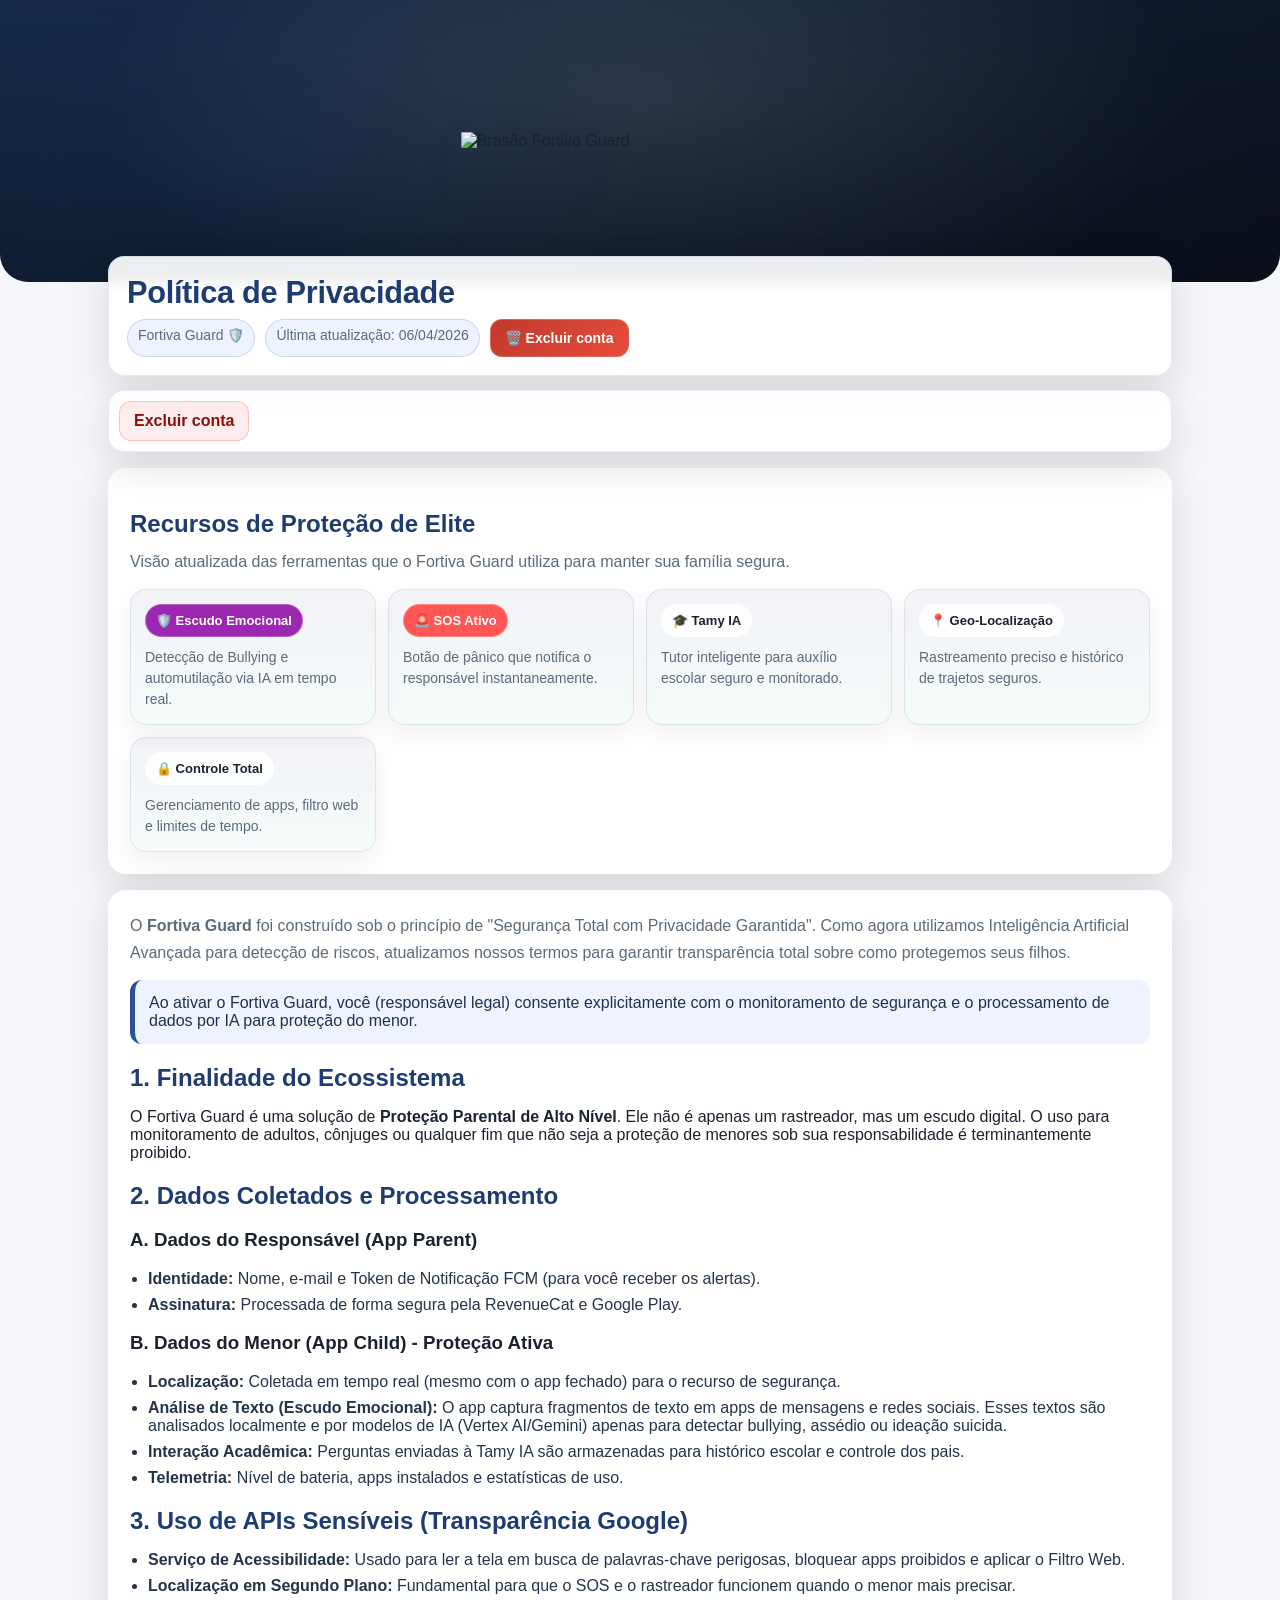
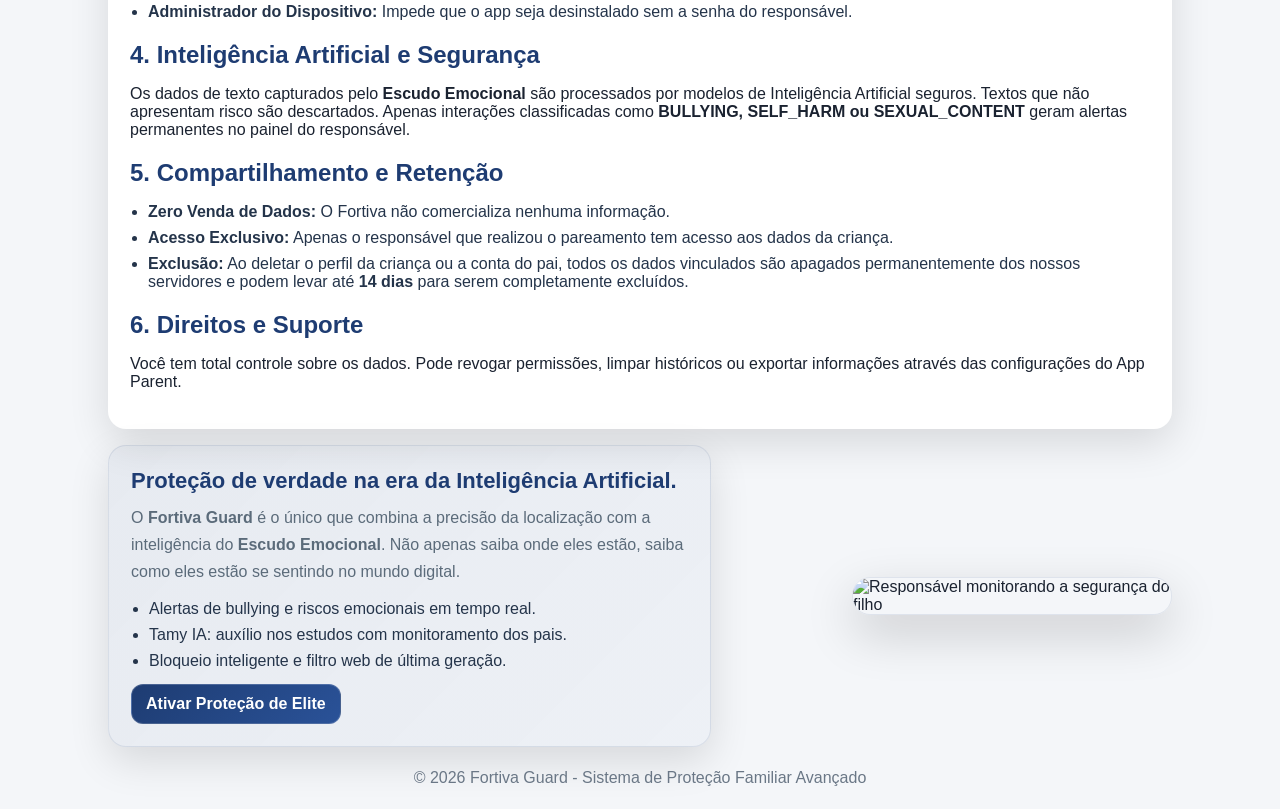
==== commit 7f69293e: "Merge 342c1158a39ca6f26c1bcc32fb99fc15ed84c480 into 7aefb347f76f0e056a078e86b8d51a81a9a5d8aa" ====
--- a/index.html
+++ b/index.html
@@ -301,6 +301,13 @@
   color:#fff;
 }
 
+.btn-excluir{
+  background: linear-gradient(135deg, #c0392b, #e74c3c);
+  border-color: rgba(255,255,255,.18);
+  color:#fff;
+  font-size: 14px;
+}
+
 .cta-image{
   display:flex;
   justify-content:flex-end;
@@ -349,6 +356,7 @@
     <div class="meta">
       <span class="pill">Fortiva Guard 🛡️</span>
       <span class="pill">Última atualização: 06/04/2026</span>
+      <a class="btn btn-excluir" href="https://www.fortiva.tech/exclusao-conta/" aria-label="Excluir conta">🗑️ Excluir conta</a>
     </div>
   </section>
 
